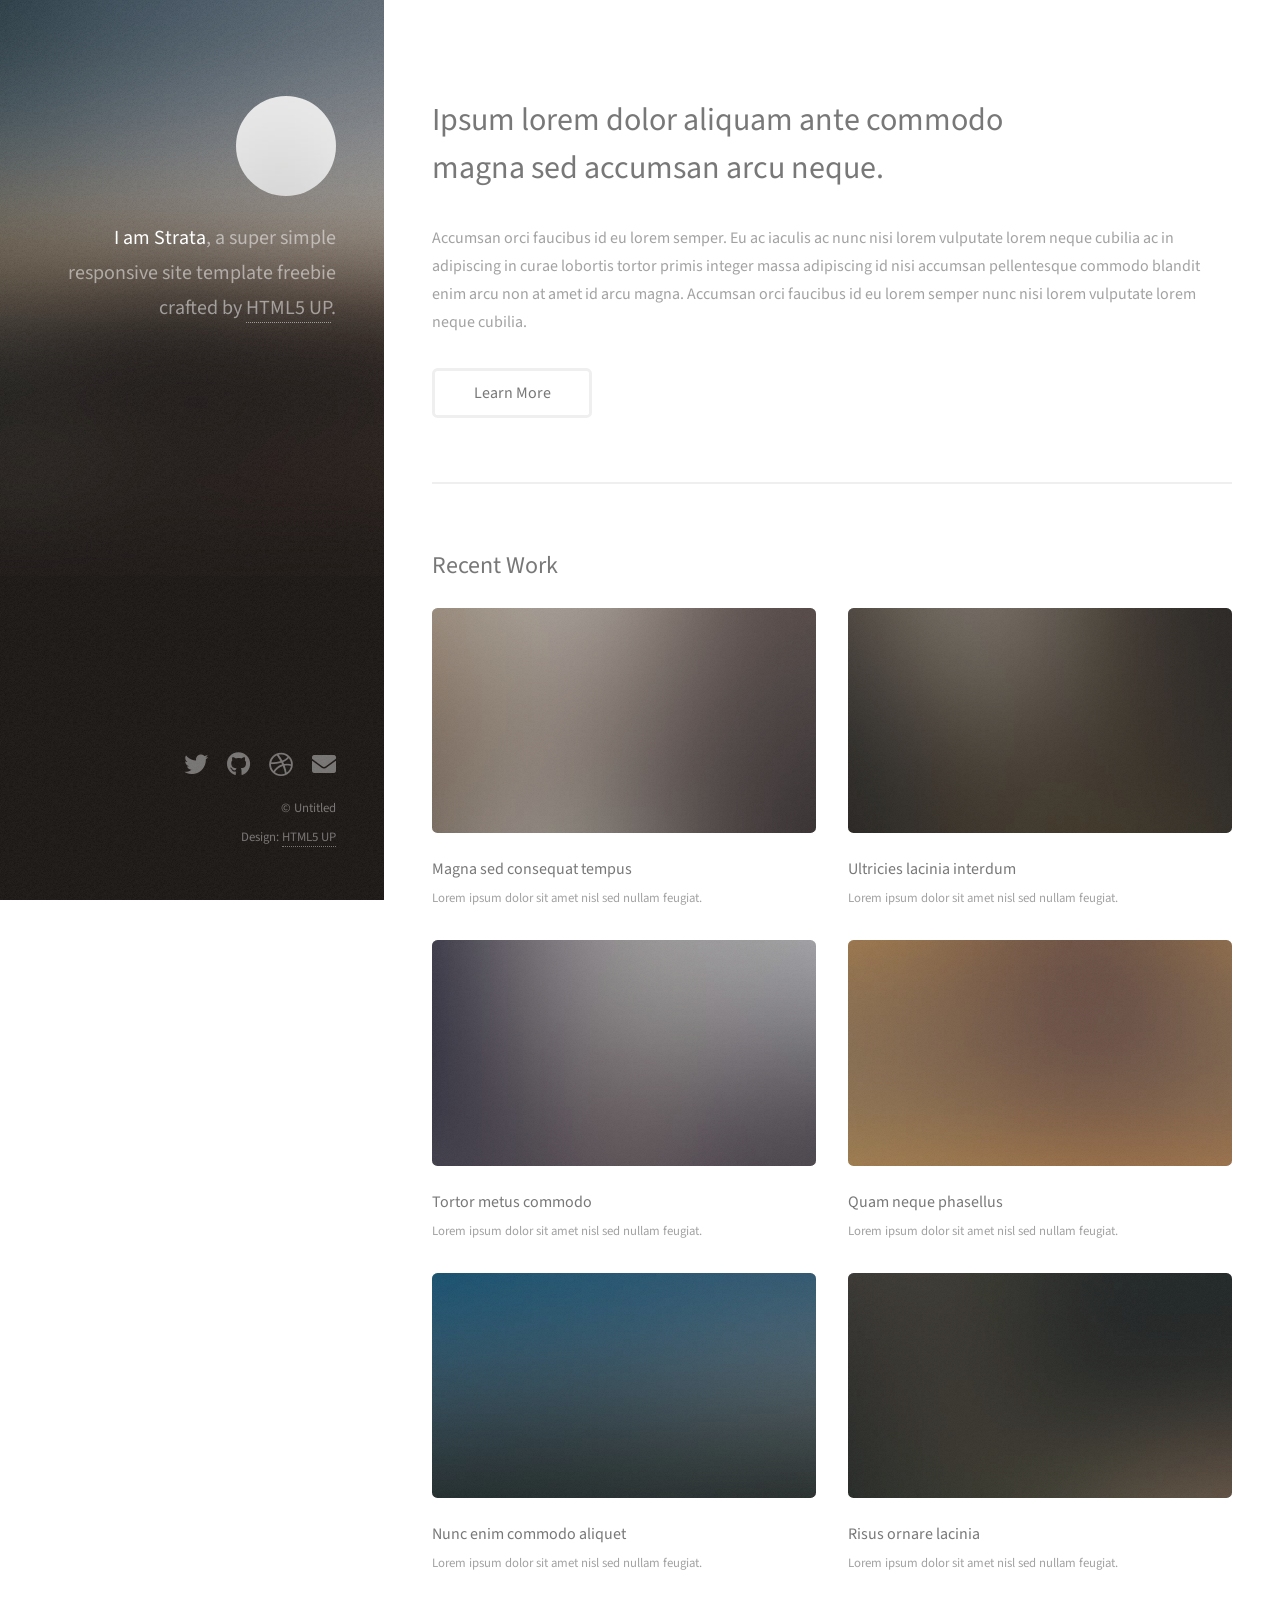
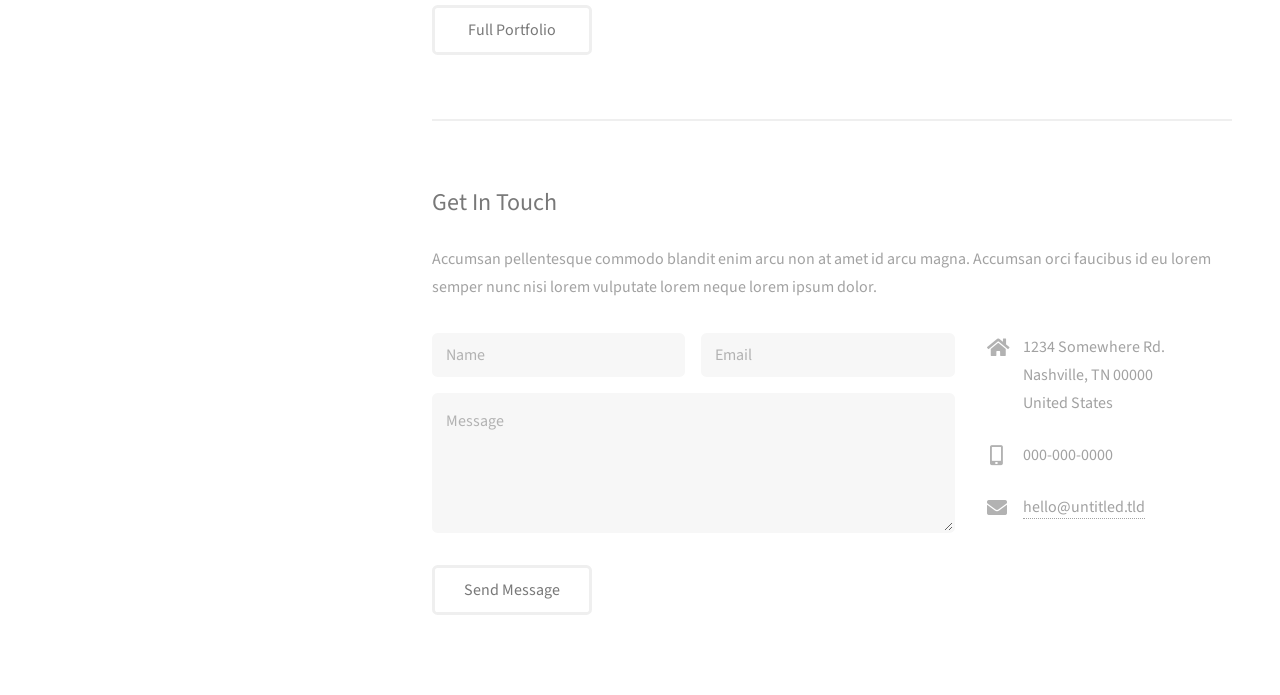
==== index.html @ 43942b24 "Exchange the path" ====
<!DOCTYPE HTML>
<!--
	Strata by HTML5 UP
	html5up.net | @ajlkn
	Free for personal and commercial use under the CCA 3.0 license (html5up.net/license)
-->
<html>
	<head>
		<title>Strata by HTML5 UP</title>
		<meta charset="utf-8" />
		<meta name="viewport" content="width=device-width, initial-scale=1, user-scalable=no" />
		<link rel="stylesheet" href="assets/css/main.css" />
	</head>
	<body class="is-preload">

		<!-- Header -->
			<header id="header">
				<div class="inner">
					<a href="#" class="image avatar"><img src="images/avatar.jpg" alt="" /></a>
					<h1><strong>I am Strata</strong>, a super simple<br />
					responsive site template freebie<br />
					crafted by <a href="http://html5up.net">HTML5 UP</a>.</h1>
				</div>
			</header>

		<!-- Main -->
			<div id="main">

				<!-- One -->
					<section id="one">
						<header class="major">
							<h2>Ipsum lorem dolor aliquam ante commodo<br />
							magna sed accumsan arcu neque.</h2>
						</header>
						<p>Accumsan orci faucibus id eu lorem semper. Eu ac iaculis ac nunc nisi lorem vulputate lorem neque cubilia ac in adipiscing in curae lobortis tortor primis integer massa adipiscing id nisi accumsan pellentesque commodo blandit enim arcu non at amet id arcu magna. Accumsan orci faucibus id eu lorem semper nunc nisi lorem vulputate lorem neque cubilia.</p>
						<ul class="actions">
							<li><a href="#" class="button">Learn More</a></li>
						</ul>
					</section>

				<!-- Two -->
					<section id="two">
						<h2>Recent Work</h2>
						<div class="row">
							<article class="col-6 col-12-xsmall work-item">
								<a href="images/fulls/01.jpg" class="image fit thumb"><img src="images/thumbs/01.jpg" alt="" /></a>
								<h3>Magna sed consequat tempus</h3>
								<p>Lorem ipsum dolor sit amet nisl sed nullam feugiat.</p>
							</article>
							<article class="col-6 col-12-xsmall work-item">
								<a href="images/fulls/02.jpg" class="image fit thumb"><img src="images/thumbs/02.jpg" alt="" /></a>
								<h3>Ultricies lacinia interdum</h3>
								<p>Lorem ipsum dolor sit amet nisl sed nullam feugiat.</p>
							</article>
							<article class="col-6 col-12-xsmall work-item">
								<a href="images/fulls/03.jpg" class="image fit thumb"><img src="images/thumbs/03.jpg" alt="" /></a>
								<h3>Tortor metus commodo</h3>
								<p>Lorem ipsum dolor sit amet nisl sed nullam feugiat.</p>
							</article>
							<article class="col-6 col-12-xsmall work-item">
								<a href="images/fulls/04.jpg" class="image fit thumb"><img src="images/thumbs/04.jpg" alt="" /></a>
								<h3>Quam neque phasellus</h3>
								<p>Lorem ipsum dolor sit amet nisl sed nullam feugiat.</p>
							</article>
							<article class="col-6 col-12-xsmall work-item">
								<a href="images/fulls/05.jpg" class="image fit thumb"><img src="images/thumbs/05.jpg" alt="" /></a>
								<h3>Nunc enim commodo aliquet</h3>
								<p>Lorem ipsum dolor sit amet nisl sed nullam feugiat.</p>
							</article>
							<article class="col-6 col-12-xsmall work-item">
								<a href="images/fulls/06.jpg" class="image fit thumb"><img src="images/thumbs/06.jpg" alt="" /></a>
								<h3>Risus ornare lacinia</h3>
								<p>Lorem ipsum dolor sit amet nisl sed nullam feugiat.</p>
							</article>
						</div>
						<ul class="actions">
							<li><a href="#" class="button">Full Portfolio</a></li>
						</ul>
					</section>

				<!-- Three -->
					<section id="three">
						<h2>Get In Touch</h2>
						<p>Accumsan pellentesque commodo blandit enim arcu non at amet id arcu magna. Accumsan orci faucibus id eu lorem semper nunc nisi lorem vulputate lorem neque lorem ipsum dolor.</p>
						<div class="row">
							<div class="col-8 col-12-small">
								<form method="post" action="#">
									<div class="row gtr-uniform gtr-50">
										<div class="col-6 col-12-xsmall"><input type="text" name="name" id="name" placeholder="Name" /></div>
										<div class="col-6 col-12-xsmall"><input type="email" name="email" id="email" placeholder="Email" /></div>
										<div class="col-12"><textarea name="message" id="message" placeholder="Message" rows="4"></textarea></div>
									</div>
								</form>
								<ul class="actions">
									<li><input type="submit" value="Send Message" /></li>
								</ul>
							</div>
							<div class="col-4 col-12-small">
								<ul class="labeled-icons">
									<li>
										<h3 class="icon solid fa-home"><span class="label">Address</span></h3>
										1234 Somewhere Rd.<br />
										Nashville, TN 00000<br />
										United States
									</li>
									<li>
										<h3 class="icon solid fa-mobile-alt"><span class="label">Phone</span></h3>
										000-000-0000
									</li>
									<li>
										<h3 class="icon solid fa-envelope"><span class="label">Email</span></h3>
										<a href="#">hello@untitled.tld</a>
									</li>
								</ul>
							</div>
						</div>
					</section>

				<!-- Four -->
				<!--
					<section id="four">
						<h2>Elements</h2>

						<section>
							<h4>Text</h4>
							<p>This is <b>bold</b> and this is <strong>strong</strong>. This is <i>italic</i> and this is <em>emphasized</em>.
							This is <sup>superscript</sup> text and this is <sub>subscript</sub> text.
							This is <u>underlined</u> and this is code: <code>for (;;) { ... }</code>. Finally, <a href="#">this is a link</a>.</p>
							<hr />
							<header>
								<h4>Heading with a Subtitle</h4>
								<p>Lorem ipsum dolor sit amet nullam id egestas urna aliquam</p>
							</header>
							<p>Nunc lacinia ante nunc ac lobortis. Interdum adipiscing gravida odio porttitor sem non mi integer non faucibus ornare mi ut ante amet placerat aliquet. Volutpat eu sed ante lacinia sapien lorem accumsan varius montes viverra nibh in adipiscing blandit tempus accumsan.</p>
							<header>
								<h5>Heading with a Subtitle</h5>
								<p>Lorem ipsum dolor sit amet nullam id egestas urna aliquam</p>
							</header>
							<p>Nunc lacinia ante nunc ac lobortis. Interdum adipiscing gravida odio porttitor sem non mi integer non faucibus ornare mi ut ante amet placerat aliquet. Volutpat eu sed ante lacinia sapien lorem accumsan varius montes viverra nibh in adipiscing blandit tempus accumsan.</p>
							<hr />
							<h2>Heading Level 2</h2>
							<h3>Heading Level 3</h3>
							<h4>Heading Level 4</h4>
							<h5>Heading Level 5</h5>
							<h6>Heading Level 6</h6>
							<hr />
							<h5>Blockquote</h5>
							<blockquote>Fringilla nisl. Donec accumsan interdum nisi, quis tincidunt felis sagittis eget tempus euismod. Vestibulum ante ipsum primis in faucibus vestibulum. Blandit adipiscing eu felis iaculis volutpat ac adipiscing accumsan faucibus. Vestibulum ante ipsum primis in faucibus lorem ipsum dolor sit amet nullam adipiscing eu felis.</blockquote>
							<h5>Preformatted</h5>
							<pre><code>i = 0;

while (!deck.isInOrder()) {
print 'Iteration ' + i;
deck.shuffle();
i++;
}

print 'It took ' + i + ' iterations to sort the deck.';</code></pre>
						</section>

						<section>
							<h4>Lists</h4>
							<div class="row">
								<div class="col-6 col-12-xsmall">
									<h5>Unordered</h5>
									<ul>
										<li>Dolor pulvinar etiam magna etiam.</li>
										<li>Sagittis adipiscing lorem eleifend.</li>
										<li>Felis enim feugiat dolore viverra.</li>
									</ul>
									<h5>Alternate</h5>
									<ul class="alt">
										<li>Dolor pulvinar etiam magna etiam.</li>
										<li>Sagittis adipiscing lorem eleifend.</li>
										<li>Felis enim feugiat dolore viverra.</li>
									</ul>
								</div>
								<div class="col-6 col-12-xsmall">
									<h5>Ordered</h5>
									<ol>
										<li>Dolor pulvinar etiam magna etiam.</li>
										<li>Etiam vel felis at lorem sed viverra.</li>
										<li>Felis enim feugiat dolore viverra.</li>
										<li>Dolor pulvinar etiam magna etiam.</li>
										<li>Etiam vel felis at lorem sed viverra.</li>
										<li>Felis enim feugiat dolore viverra.</li>
									</ol>
									<h5>Icons</h5>
									<ul class="icons">
										<li><a href="#" class="icon brands fa-twitter"><span class="label">Twitter</span></a></li>
										<li><a href="#" class="icon brands fa-facebook-f"><span class="label">Facebook</span></a></li>
										<li><a href="#" class="icon brands fa-instagram"><span class="label">Instagram</span></a></li>
										<li><a href="#" class="icon brands fa-github"><span class="label">Github</span></a></li>
										<li><a href="#" class="icon brands fa-dribbble"><span class="label">Dribbble</span></a></li>
										<li><a href="#" class="icon brands fa-tumblr"><span class="label">Tumblr</span></a></li>
									</ul>
								</div>
							</div>
							<h5>Actions</h5>
							<ul class="actions">
								<li><a href="#" class="button primary">Default</a></li>
								<li><a href="#" class="button">Default</a></li>
							</ul>
							<ul class="actions small">
								<li><a href="#" class="button primary small">Small</a></li>
								<li><a href="#" class="button small">Small</a></li>
							</ul>
							<div class="row">
								<div class="col-6 col-12-small">
									<ul class="actions stacked">
										<li><a href="#" class="button primary">Default</a></li>
										<li><a href="#" class="button">Default</a></li>
									</ul>
								</div>
								<div class="col-6 col-12-small">
									<ul class="actions stacked">
										<li><a href="#" class="button primary small">Small</a></li>
										<li><a href="#" class="button small">Small</a></li>
									</ul>
								</div>
								<div class="col-6 col-12-small">
									<ul class="actions stacked">
										<li><a href="#" class="button primary fit">Default</a></li>
										<li><a href="#" class="button fit">Default</a></li>
									</ul>
								</div>
								<div class="col-6 col-12-small">
									<ul class="actions stacked">
										<li><a href="#" class="button primary small fit">Small</a></li>
										<li><a href="#" class="button small fit">Small</a></li>
									</ul>
								</div>
							</div>
						</section>

						<section>
							<h4>Table</h4>
							<h5>Default</h5>
							<div class="table-wrapper">
								<table>
									<thead>
										<tr>
											<th>Name</th>
											<th>Description</th>
											<th>Price</th>
										</tr>
									</thead>
									<tbody>
										<tr>
											<td>Item One</td>
											<td>Ante turpis integer aliquet porttitor.</td>
											<td>29.99</td>
										</tr>
										<tr>
											<td>Item Two</td>
											<td>Vis ac commodo adipiscing arcu aliquet.</td>
											<td>19.99</td>
										</tr>
										<tr>
											<td>Item Three</td>
											<td> Morbi faucibus arcu accumsan lorem.</td>
											<td>29.99</td>
										</tr>
										<tr>
											<td>Item Four</td>
											<td>Vitae integer tempus condimentum.</td>
											<td>19.99</td>
										</tr>
										<tr>
											<td>Item Five</td>
											<td>Ante turpis integer aliquet porttitor.</td>
											<td>29.99</td>
										</tr>
									</tbody>
									<tfoot>
										<tr>
											<td colspan="2"></td>
											<td>100.00</td>
										</tr>
									</tfoot>
								</table>
							</div>

							<h5>Alternate</h5>
							<div class="table-wrapper">
								<table class="alt">
									<thead>
										<tr>
											<th>Name</th>
											<th>Description</th>
											<th>Price</th>
										</tr>
									</thead>
									<tbody>
										<tr>
											<td>Item One</td>
											<td>Ante turpis integer aliquet porttitor.</td>
											<td>29.99</td>
										</tr>
										<tr>
											<td>Item Two</td>
											<td>Vis ac commodo adipiscing arcu aliquet.</td>
											<td>19.99</td>
										</tr>
										<tr>
											<td>Item Three</td>
											<td> Morbi faucibus arcu accumsan lorem.</td>
											<td>29.99</td>
										</tr>
										<tr>
											<td>Item Four</td>
											<td>Vitae integer tempus condimentum.</td>
											<td>19.99</td>
										</tr>
										<tr>
											<td>Item Five</td>
											<td>Ante turpis integer aliquet porttitor.</td>
											<td>29.99</td>
										</tr>
									</tbody>
									<tfoot>
										<tr>
											<td colspan="2"></td>
											<td>100.00</td>
										</tr>
									</tfoot>
								</table>
							</div>
						</section>

						<section>
							<h4>Buttons</h4>
							<ul class="actions">
								<li><a href="#" class="button primary">Primary</a></li>
								<li><a href="#" class="button">Default</a></li>
							</ul>
							<ul class="actions">
								<li><a href="#" class="button large">Large</a></li>
								<li><a href="#" class="button">Default</a></li>
								<li><a href="#" class="button small">Small</a></li>
							</ul>
							<ul class="actions fit">
								<li><a href="#" class="button primary fit">Fit</a></li>
								<li><a href="#" class="button fit">Fit</a></li>
							</ul>
							<ul class="actions fit small">
								<li><a href="#" class="button primary fit small">Fit + Small</a></li>
								<li><a href="#" class="button fit small">Fit + Small</a></li>
							</ul>
							<ul class="actions">
								<li><a href="#" class="button primary icon solid fa-download">Icon</a></li>
								<li><a href="#" class="button icon solid fa-download">Icon</a></li>
							</ul>
							<ul class="actions">
								<li><span class="button primary disabled">Primary</span></li>
								<li><span class="button disabled">Default</span></li>
							</ul>
						</section>

						<section>
							<h4>Form</h4>
							<form method="post" action="#">
								<div class="row gtr-uniform gtr-50">
									<div class="col-6 col-12-xsmall">
										<input type="text" name="demo-name" id="demo-name" value="" placeholder="Name" />
									</div>
									<div class="col-6 col-12-xsmall">
										<input type="email" name="demo-email" id="demo-email" value="" placeholder="Email" />
									</div>
									<div class="col-12">
										<select name="demo-category" id="demo-category">
											<option value="">- Category -</option>
											<option value="1">Manufacturing</option>
											<option value="1">Shipping</option>
											<option value="1">Administration</option>
											<option value="1">Human Resources</option>
										</select>
									</div>
									<div class="col-4 col-12-small">
										<input type="radio" id="demo-priority-low" name="demo-priority" checked>
										<label for="demo-priority-low">Low Priority</label>
									</div>
									<div class="col-4 col-12-small">
										<input type="radio" id="demo-priority-normal" name="demo-priority">
										<label for="demo-priority-normal">Normal Priority</label>
									</div>
									<div class="col-4 col-12-small">
										<input type="radio" id="demo-priority-high" name="demo-priority">
										<label for="demo-priority-high">High Priority</label>
									</div>
									<div class="col-6 col-12-small">
										<input type="checkbox" id="demo-copy" name="demo-copy">
										<label for="demo-copy">Email me a copy of this message</label>
									</div>
									<div class="col-6 col-12-small">
										<input type="checkbox" id="demo-human" name="demo-human" checked>
										<label for="demo-human">I am a human and not a robot</label>
									</div>
									<div class="col-12">
										<textarea name="demo-message" id="demo-message" placeholder="Enter your message" rows="6"></textarea>
									</div>
									<div class="col-12">
										<ul class="actions">
											<li><input type="submit" value="Send Message" class="primary" /></li>
											<li><input type="reset" value="Reset" /></li>
										</ul>
									</div>
								</div>
							</form>
						</section>

						<section>
							<h4>Image</h4>
							<h5>Fit</h5>
							<div class="box alt">
								<div class="row gtr-50 gtr-uniform">
									<div class="col-12"><span class="image fit"><img src="images/fulls/05.jpg" alt="" /></span></div>
									<div class="col-4"><span class="image fit"><img src="images/thumbs/01.jpg" alt="" /></span></div>
									<div class="col-4"><span class="image fit"><img src="images/thumbs/02.jpg" alt="" /></span></div>
									<div class="col-4"><span class="image fit"><img src="images/thumbs/03.jpg" alt="" /></span></div>
									<div class="col-4"><span class="image fit"><img src="images/thumbs/04.jpg" alt="" /></span></div>
									<div class="col-4"><span class="image fit"><img src="images/thumbs/05.jpg" alt="" /></span></div>
									<div class="col-4"><span class="image fit"><img src="images/thumbs/06.jpg" alt="" /></span></div>
									<div class="col-4"><span class="image fit"><img src="images/thumbs/03.jpg" alt="" /></span></div>
									<div class="col-4"><span class="image fit"><img src="images/thumbs/02.jpg" alt="" /></span></div>
									<div class="col-4"><span class="image fit"><img src="images/thumbs/01.jpg" alt="" /></span></div>
								</div>
							</div>
							<h5>Left &amp; Right</h5>
							<p><span class="image left"><img src="images/avatar.jpg" alt="" /></span>Fringilla nisl. Donec accumsan interdum nisi, quis tincidunt felis sagittis eget. tempus euismod. Vestibulum ante ipsum primis in faucibus vestibulum. Blandit adipiscing eu felis iaculis volutpat ac adipiscing accumsan eu faucibus. Integer ac pellentesque praesent tincidunt felis sagittis eget. tempus euismod. Vestibulum ante ipsum primis in faucibus vestibulum. Blandit adipiscing eu felis iaculis volutpat ac adipiscing accumsan eu faucibus. Integer ac pellentesque praesent. Donec accumsan interdum nisi, quis tincidunt felis sagittis eget. tempus euismod. Vestibulum ante ipsum primis in faucibus vestibulum. Blandit adipiscing eu felis iaculis volutpat ac adipiscing accumsan eu faucibus. Integer ac pellentesque praesent tincidunt felis sagittis eget. tempus euismod. Vestibulum ante ipsum primis in faucibus vestibulum. Blandit adipiscing eu felis iaculis volutpat ac adipiscing accumsan eu faucibus. Integer ac pellentesque praesent.</p>
							<p><span class="image right"><img src="images/avatar.jpg" alt="" /></span>Fringilla nisl. Donec accumsan interdum nisi, quis tincidunt felis sagittis eget. tempus euismod. Vestibulum ante ipsum primis in faucibus vestibulum. Blandit adipiscing eu felis iaculis volutpat ac adipiscing accumsan eu faucibus. Integer ac pellentesque praesent tincidunt felis sagittis eget. tempus euismod. Vestibulum ante ipsum primis in faucibus vestibulum. Blandit adipiscing eu felis iaculis volutpat ac adipiscing accumsan eu faucibus. Integer ac pellentesque praesent. Donec accumsan interdum nisi, quis tincidunt felis sagittis eget. tempus euismod. Vestibulum ante ipsum primis in faucibus vestibulum. Blandit adipiscing eu felis iaculis volutpat ac adipiscing accumsan eu faucibus. Integer ac pellentesque praesent tincidunt felis sagittis eget. tempus euismod. Vestibulum ante ipsum primis in faucibus vestibulum. Blandit adipiscing eu felis iaculis volutpat ac adipiscing accumsan eu faucibus. Integer ac pellentesque praesent.</p>
						</section>

					</section>
				-->

			</div>

		<!-- Footer -->
			<footer id="footer">
				<div class="inner">
					<ul class="icons">
						<li><a href="#" class="icon brands fa-twitter"><span class="label">Twitter</span></a></li>
						<li><a href="#" class="icon brands fa-github"><span class="label">Github</span></a></li>
						<li><a href="#" class="icon brands fa-dribbble"><span class="label">Dribbble</span></a></li>
						<li><a href="#" class="icon solid fa-envelope"><span class="label">Email</span></a></li>
					</ul>
					<ul class="copyright">
						<li>&copy; Untitled</li><li>Design: <a href="http://html5up.net">HTML5 UP</a></li>
					</ul>
				</div>
			</footer>

		<!-- Scripts -->
			<script src="assets/js/jquery.min.js"></script>
			<script src="assets/js/jquery.poptrox.min.js"></script>
			<script src="assets/js/browser.min.js"></script>
			<script src="assets/js/breakpoints.min.js"></script>
			<script src="assets/js/util.js"></script>
			<script src="assets/js/main.js"></script>

	</body>
</html>
---- assets/css/main.css ----
@import url("fontawesome-all.min.css");
@import url("https://fonts.googleapis.com/css?family=Source+Sans+Pro:400,400italic");

/*
	Strata by HTML5 UP
	html5up.net | @ajlkn
	Free for personal and commercial use under the CCA 3.0 license (html5up.net/license)
*/

html, body, div, span, applet, object,
iframe, h1, h2, h3, h4, h5, h6, p, blockquote,
pre, a, abbr, acronym, address, big, cite,
code, del, dfn, em, img, ins, kbd, q, s, samp,
small, strike, strong, sub, sup, tt, var, b,
u, i, center, dl, dt, dd, ol, ul, li, fieldset,
form, label, legend, table, caption, tbody,
tfoot, thead, tr, th, td, article, aside,
canvas, details, embed, figure, figcaption,
footer, header, hgroup, menu, nav, output, ruby,
section, summary, time, mark, audio, video {
	margin: 0;
	padding: 0;
	border: 0;
	font-size: 100%;
	font: inherit;
	vertical-align: baseline;}

article, aside, details, figcaption, figure,
footer, header, hgroup, menu, nav, section {
	display: block;}

body {
	line-height: 1;
}

ol, ul {
	list-style: none;
}

blockquote, q {
	quotes: none;
}

	blockquote:before, blockquote:after, q:before, q:after {
		content: '';
		content: none;
	}

table {
	border-collapse: collapse;
	border-spacing: 0;
}

body {
	-webkit-text-size-adjust: none;
}

mark {
	background-color: transparent;
	color: inherit;
}

input::-moz-focus-inner {
	border: 0;
	padding: 0;
}

input, select, textarea {
	-moz-appearance: none;
	-webkit-appearance: none;
	-ms-appearance: none;
	appearance: none;
}

/* Basic */

	html {
		box-sizing: border-box;
	}

	*, *:before, *:after {
		box-sizing: inherit;
	}

	body {
		background: #fff;
	}

		body.is-preload *, body.is-preload *:before, body.is-preload *:after {
			-moz-animation: none !important;
			-webkit-animation: none !important;
			-ms-animation: none !important;
			animation: none !important;
			-moz-transition: none !important;
			-webkit-transition: none !important;
			-ms-transition: none !important;
			transition: none !important;
		}

	body, input, select, textarea {
		color: #a2a2a2;
		font-family: "Source Sans Pro", Helvetica, sans-serif;
		font-size: 16pt;
		font-weight: 400;
		line-height: 1.75em;
	}

	a {
		-moz-transition: color 0.2s ease-in-out, border-color 0.2s ease-in-out;
		-webkit-transition: color 0.2s ease-in-out, border-color 0.2s ease-in-out;
		-ms-transition: color 0.2s ease-in-out, border-color 0.2s ease-in-out;
		transition: color 0.2s ease-in-out, border-color 0.2s ease-in-out;
		border-bottom: dotted 1px;
		color: #49bf9d;
		text-decoration: none;
	}

		a:hover {
			border-bottom-color: transparent;
			color: #49bf9d !important;
			text-decoration: none;
		}

	strong, b {
		color: #787878;
		font-weight: 400;
	}

	em, i {
		font-style: italic;
	}

	p {
		margin: 0 0 2em 0;
	}

	h1, h2, h3, h4, h5, h6 {
		color: #787878;
		font-weight: 400;
		line-height: 1em;
		margin: 0 0 1em 0;
	}

		h1 a, h2 a, h3 a, h4 a, h5 a, h6 a {
			color: inherit;
			text-decoration: none;
		}

	h1 {
		font-size: 2em;
		line-height: 1.5em;
	}

	h2 {
		font-size: 1.5em;
		line-height: 1.5em;
	}

	h3 {
		font-size: 1.25em;
		line-height: 1.5em;
	}

	h4 {
		font-size: 1.1em;
		line-height: 1.5em;
	}

	h5 {
		font-size: 0.9em;
		line-height: 1.5em;
	}

	h6 {
		font-size: 0.7em;
		line-height: 1.5em;
	}

	sub {
		font-size: 0.8em;
		position: relative;
		top: 0.5em;
	}

	sup {
		font-size: 0.8em;
		position: relative;
		top: -0.5em;
	}

	hr {
		border: 0;
		border-bottom: solid 2px #efefef;
		margin: 2em 0;
	}

		hr.major {
			margin: 3em 0;
		}

	blockquote {
		border-left: solid 6px #efefef;
		font-style: italic;
		margin: 0 0 2em 0;
		padding: 0.5em 0 0.5em 1.5em;
	}

	code {
		background: #f7f7f7;
		border-radius: 0.35em;
		border: solid 2px #efefef;
		font-family: "Courier New", monospace;
		font-size: 0.9em;
		margin: 0 0.25em;
		padding: 0.25em 0.65em;
	}

	pre {
		-webkit-overflow-scrolling: touch;
		font-family: "Courier New", monospace;
		font-size: 0.9em;
		margin: 0 0 2em 0;
	}

		pre code {
			display: block;
			line-height: 1.75em;
			padding: 1em 1.5em;
			overflow-x: auto;
		}

	.align-left {
		text-align: left;
	}

	.align-center {
		text-align: center;
	}

	.align-right {
		text-align: right;
	}

/* Container */

	.container {
		margin: 0 auto;
		max-width: calc(100% - 4em);
		width: 100%;
	}

		.container.xsmall {
			width: 25%;
		}

		.container.small {
			width: 50%;
		}

		.container.medium {
			width: 75%;
		}

		.container.large {
			width: 125%;
		}

		.container.xlarge {
			width: 150%;
		}

		.container.max {
			width: 100%;
		}

		@media screen and (max-width: 980px) {

			.container {
				width: 100% !important;
				max-width: 100% !important;
			}

		}

		@media screen and (max-width: 480px) {

			.container {
				max-width: calc(100% - 3em);
			}

		}

/* Row */

	.row {
		display: flex;
		flex-wrap: wrap;
		box-sizing: border-box;
		align-items: stretch;
	}

		.row > * {
			box-sizing: border-box;
		}

		.row.gtr-uniform > * > :last-child {
			margin-bottom: 0;
		}

		.row.aln-left {
			justify-content: flex-start;
		}

		.row.aln-center {
			justify-content: center;
		}

		.row.aln-right {
			justify-content: flex-end;
		}

		.row.aln-top {
			align-items: flex-start;
		}

		.row.aln-middle {
			align-items: center;
		}

		.row.aln-bottom {
			align-items: flex-end;
		}

		.row > .imp {
			order: -1;
		}

		.row > .col-1 {
			width: 8.33333%;
		}

		.row > .off-1 {
			margin-left: 8.33333%;
		}

		.row > .col-2 {
			width: 16.66667%;
		}

		.row > .off-2 {
			margin-left: 16.66667%;
		}

		.row > .col-3 {
			width: 25%;
		}

		.row > .off-3 {
			margin-left: 25%;
		}

		.row > .col-4 {
			width: 33.33333%;
		}

		.row > .off-4 {
			margin-left: 33.33333%;
		}

		.row > .col-5 {
			width: 41.66667%;
		}

		.row > .off-5 {
			margin-left: 41.66667%;
		}

		.row > .col-6 {
			width: 50%;
		}

		.row > .off-6 {
			margin-left: 50%;
		}

		.row > .col-7 {
			width: 58.33333%;
		}

		.row > .off-7 {
			margin-left: 58.33333%;
		}

		.row > .col-8 {
			width: 66.66667%;
		}

		.row > .off-8 {
			margin-left: 66.66667%;
		}

		.row > .col-9 {
			width: 75%;
		}

		.row > .off-9 {
			margin-left: 75%;
		}

		.row > .col-10 {
			width: 83.33333%;
		}

		.row > .off-10 {
			margin-left: 83.33333%;
		}

		.row > .col-11 {
			width: 91.66667%;
		}

		.row > .off-11 {
			margin-left: 91.66667%;
		}

		.row > .col-12 {
			width: 100%;
		}

		.row > .off-12 {
			margin-left: 100%;
		}

		.row.gtr-0 {
			margin-top: 0;
			margin-left: 0em;
		}

			.row.gtr-0 > * {
				padding: 0 0 0 0em;
			}

			.row.gtr-0.gtr-uniform {
				margin-top: 0em;
			}

				.row.gtr-0.gtr-uniform > * {
					padding-top: 0em;
				}

		.row.gtr-25 {
			margin-top: 0;
			margin-left: -0.625em;
		}

			.row.gtr-25 > * {
				padding: 0 0 0 0.625em;
			}

			.row.gtr-25.gtr-uniform {
				margin-top: -0.625em;
			}

				.row.gtr-25.gtr-uniform > * {
					padding-top: 0.625em;
				}

		.row.gtr-50 {
			margin-top: 0;
			margin-left: -1.25em;
		}

			.row.gtr-50 > * {
				padding: 0 0 0 1.25em;
			}

			.row.gtr-50.gtr-uniform {
				margin-top: -1.25em;
			}

				.row.gtr-50.gtr-uniform > * {
					padding-top: 1.25em;
				}

		.row {
			margin-top: 0;
			margin-left: -2.5em;
		}

			.row > * {
				padding: 0 0 0 2.5em;
			}

			.row.gtr-uniform {
				margin-top: -2.5em;
			}

				.row.gtr-uniform > * {
					padding-top: 2.5em;
				}

		.row.gtr-150 {
			margin-top: 0;
			margin-left: -3.75em;
		}

			.row.gtr-150 > * {
				padding: 0 0 0 3.75em;
			}

			.row.gtr-150.gtr-uniform {
				margin-top: -3.75em;
			}

				.row.gtr-150.gtr-uniform > * {
					padding-top: 3.75em;
				}

		.row.gtr-200 {
			margin-top: 0;
			margin-left: -5em;
		}

			.row.gtr-200 > * {
				padding: 0 0 0 5em;
			}

			.row.gtr-200.gtr-uniform {
				margin-top: -5em;
			}

				.row.gtr-200.gtr-uniform > * {
					padding-top: 5em;
				}

		@media screen and (max-width: 1800px) {

			.row {
				display: flex;
				flex-wrap: wrap;
				box-sizing: border-box;
				align-items: stretch;
			}

				.row > * {
					box-sizing: border-box;
				}

				.row.gtr-uniform > * > :last-child {
					margin-bottom: 0;
				}

				.row.aln-left {
					justify-content: flex-start;
				}

				.row.aln-center {
					justify-content: center;
				}

				.row.aln-right {
					justify-content: flex-end;
				}

				.row.aln-top {
					align-items: flex-start;
				}

				.row.aln-middle {
					align-items: center;
				}

				.row.aln-bottom {
					align-items: flex-end;
				}

				.row > .imp-xlarge {
					order: -1;
				}

				.row > .col-1-xlarge {
					width: 8.33333%;
				}

				.row > .off-1-xlarge {
					margin-left: 8.33333%;
				}

				.row > .col-2-xlarge {
					width: 16.66667%;
				}

				.row > .off-2-xlarge {
					margin-left: 16.66667%;
				}

				.row > .col-3-xlarge {
					width: 25%;
				}

				.row > .off-3-xlarge {
					margin-left: 25%;
				}

				.row > .col-4-xlarge {
					width: 33.33333%;
				}

				.row > .off-4-xlarge {
					margin-left: 33.33333%;
				}

				.row > .col-5-xlarge {
					width: 41.66667%;
				}

				.row > .off-5-xlarge {
					margin-left: 41.66667%;
				}

				.row > .col-6-xlarge {
					width: 50%;
				}

				.row > .off-6-xlarge {
					margin-left: 50%;
				}

				.row > .col-7-xlarge {
					width: 58.33333%;
				}

				.row > .off-7-xlarge {
					margin-left: 58.33333%;
				}

				.row > .col-8-xlarge {
					width: 66.66667%;
				}

				.row > .off-8-xlarge {
					margin-left: 66.66667%;
				}

				.row > .col-9-xlarge {
					width: 75%;
				}

				.row > .off-9-xlarge {
					margin-left: 75%;
				}

				.row > .col-10-xlarge {
					width: 83.33333%;
				}

				.row > .off-10-xlarge {
					margin-left: 83.33333%;
				}

				.row > .col-11-xlarge {
					width: 91.66667%;
				}

				.row > .off-11-xlarge {
					margin-left: 91.66667%;
				}

				.row > .col-12-xlarge {
					width: 100%;
				}

				.row > .off-12-xlarge {
					margin-left: 100%;
				}

				.row.gtr-0 {
					margin-top: 0;
					margin-left: 0em;
				}

					.row.gtr-0 > * {
						padding: 0 0 0 0em;
					}

					.row.gtr-0.gtr-uniform {
						margin-top: 0em;
					}

						.row.gtr-0.gtr-uniform > * {
							padding-top: 0em;
						}

				.row.gtr-25 {
					margin-top: 0;
					margin-left: -0.625em;
				}

					.row.gtr-25 > * {
						padding: 0 0 0 0.625em;
					}

					.row.gtr-25.gtr-uniform {
						margin-top: -0.625em;
					}

						.row.gtr-25.gtr-uniform > * {
							padding-top: 0.625em;
						}

				.row.gtr-50 {
					margin-top: 0;
					margin-left: -1.25em;
				}

					.row.gtr-50 > * {
						padding: 0 0 0 1.25em;
					}

					.row.gtr-50.gtr-uniform {
						margin-top: -1.25em;
					}

						.row.gtr-50.gtr-uniform > * {
							padding-top: 1.25em;
						}

				.row {
					margin-top: 0;
					margin-left: -2.5em;
				}

					.row > * {
						padding: 0 0 0 2.5em;
					}

					.row.gtr-uniform {
						margin-top: -2.5em;
					}

						.row.gtr-uniform > * {
							padding-top: 2.5em;
						}

				.row.gtr-150 {
					margin-top: 0;
					margin-left: -3.75em;
				}

					.row.gtr-150 > * {
						padding: 0 0 0 3.75em;
					}

					.row.gtr-150.gtr-uniform {
						margin-top: -3.75em;
					}

						.row.gtr-150.gtr-uniform > * {
							padding-top: 3.75em;
						}

				.row.gtr-200 {
					margin-top: 0;
					margin-left: -5em;
				}

					.row.gtr-200 > * {
						padding: 0 0 0 5em;
					}

					.row.gtr-200.gtr-uniform {
						margin-top: -5em;
					}

						.row.gtr-200.gtr-uniform > * {
							padding-top: 5em;
						}

		}

		@media screen and (max-width: 1280px) {

			.row {
				display: flex;
				flex-wrap: wrap;
				box-sizing: border-box;
				align-items: stretch;
			}

				.row > * {
					box-sizing: border-box;
				}

				.row.gtr-uniform > * > :last-child {
					margin-bottom: 0;
				}

				.row.aln-left {
					justify-content: flex-start;
				}

				.row.aln-center {
					justify-content: center;
				}

				.row.aln-right {
					justify-content: flex-end;
				}

				.row.aln-top {
					align-items: flex-start;
				}

				.row.aln-middle {
					align-items: center;
				}

				.row.aln-bottom {
					align-items: flex-end;
				}

				.row > .imp-large {
					order: -1;
				}

				.row > .col-1-large {
					width: 8.33333%;
				}

				.row > .off-1-large {
					margin-left: 8.33333%;
				}

				.row > .col-2-large {
					width: 16.66667%;
				}

				.row > .off-2-large {
					margin-left: 16.66667%;
				}

				.row > .col-3-large {
					width: 25%;
				}

				.row > .off-3-large {
					margin-left: 25%;
				}

				.row > .col-4-large {
					width: 33.33333%;
				}

				.row > .off-4-large {
					margin-left: 33.33333%;
				}

				.row > .col-5-large {
					width: 41.66667%;
				}

				.row > .off-5-large {
					margin-left: 41.66667%;
				}

				.row > .col-6-large {
					width: 50%;
				}

				.row > .off-6-large {
					margin-left: 50%;
				}

				.row > .col-7-large {
					width: 58.33333%;
				}

				.row > .off-7-large {
					margin-left: 58.33333%;
				}

				.row > .col-8-large {
					width: 66.66667%;
				}

				.row > .off-8-large {
					margin-left: 66.66667%;
				}

				.row > .col-9-large {
					width: 75%;
				}

				.row > .off-9-large {
					margin-left: 75%;
				}

				.row > .col-10-large {
					width: 83.33333%;
				}

				.row > .off-10-large {
					margin-left: 83.33333%;
				}

				.row > .col-11-large {
					width: 91.66667%;
				}

				.row > .off-11-large {
					margin-left: 91.66667%;
				}

				.row > .col-12-large {
					width: 100%;
				}

				.row > .off-12-large {
					margin-left: 100%;
				}

				.row.gtr-0 {
					margin-top: 0;
					margin-left: 0em;
				}

					.row.gtr-0 > * {
						padding: 0 0 0 0em;
					}

					.row.gtr-0.gtr-uniform {
						margin-top: 0em;
					}

						.row.gtr-0.gtr-uniform > * {
							padding-top: 0em;
						}

				.row.gtr-25 {
					margin-top: 0;
					margin-left: -0.5em;
				}

					.row.gtr-25 > * {
						padding: 0 0 0 0.5em;
					}

					.row.gtr-25.gtr-uniform {
						margin-top: -0.5em;
					}

						.row.gtr-25.gtr-uniform > * {
							padding-top: 0.5em;
						}

				.row.gtr-50 {
					margin-top: 0;
					margin-left: -1em;
				}

					.row.gtr-50 > * {
						padding: 0 0 0 1em;
					}

					.row.gtr-50.gtr-uniform {
						margin-top: -1em;
					}

						.row.gtr-50.gtr-uniform > * {
							padding-top: 1em;
						}

				.row {
					margin-top: 0;
					margin-left: -2em;
				}

					.row > * {
						padding: 0 0 0 2em;
					}

					.row.gtr-uniform {
						margin-top: -2em;
					}

						.row.gtr-uniform > * {
							padding-top: 2em;
						}

				.row.gtr-150 {
					margin-top: 0;
					margin-left: -3em;
				}

					.row.gtr-150 > * {
						padding: 0 0 0 3em;
					}

					.row.gtr-150.gtr-uniform {
						margin-top: -3em;
					}

						.row.gtr-150.gtr-uniform > * {
							padding-top: 3em;
						}

				.row.gtr-200 {
					margin-top: 0;
					margin-left: -4em;
				}

					.row.gtr-200 > * {
						padding: 0 0 0 4em;
					}

					.row.gtr-200.gtr-uniform {
						margin-top: -4em;
					}

						.row.gtr-200.gtr-uniform > * {
							padding-top: 4em;
						}

		}

		@media screen and (max-width: 980px) {

			.row {
				display: flex;
				flex-wrap: wrap;
				box-sizing: border-box;
				align-items: stretch;
			}

				.row > * {
					box-sizing: border-box;
				}

				.row.gtr-uniform > * > :last-child {
					margin-bottom: 0;
				}

				.row.aln-left {
					justify-content: flex-start;
				}

				.row.aln-center {
					justify-content: center;
				}

				.row.aln-right {
					justify-content: flex-end;
				}

				.row.aln-top {
					align-items: flex-start;
				}

				.row.aln-middle {
					align-items: center;
				}

				.row.aln-bottom {
					align-items: flex-end;
				}

				.row > .imp-medium {
					order: -1;
				}

				.row > .col-1-medium {
					width: 8.33333%;
				}

				.row > .off-1-medium {
					margin-left: 8.33333%;
				}

				.row > .col-2-medium {
					width: 16.66667%;
				}

				.row > .off-2-medium {
					margin-left: 16.66667%;
				}

				.row > .col-3-medium {
					width: 25%;
				}

				.row > .off-3-medium {
					margin-left: 25%;
				}

				.row > .col-4-medium {
					width: 33.33333%;
				}

				.row > .off-4-medium {
					margin-left: 33.33333%;
				}

				.row > .col-5-medium {
					width: 41.66667%;
				}

				.row > .off-5-medium {
					margin-left: 41.66667%;
				}

				.row > .col-6-medium {
					width: 50%;
				}

				.row > .off-6-medium {
					margin-left: 50%;
				}

				.row > .col-7-medium {
					width: 58.33333%;
				}

				.row > .off-7-medium {
					margin-left: 58.33333%;
				}

				.row > .col-8-medium {
					width: 66.66667%;
				}

				.row > .off-8-medium {
					margin-left: 66.66667%;
				}

				.row > .col-9-medium {
					width: 75%;
				}

				.row > .off-9-medium {
					margin-left: 75%;
				}

				.row > .col-10-medium {
					width: 83.33333%;
				}

				.row > .off-10-medium {
					margin-left: 83.33333%;
				}

				.row > .col-11-medium {
					width: 91.66667%;
				}

				.row > .off-11-medium {
					margin-left: 91.66667%;
				}

				.row > .col-12-medium {
					width: 100%;
				}

				.row > .off-12-medium {
					margin-left: 100%;
				}

				.row.gtr-0 {
					margin-top: 0;
					margin-left: 0em;
				}

					.row.gtr-0 > * {
						padding: 0 0 0 0em;
					}

					.row.gtr-0.gtr-uniform {
						margin-top: 0em;
					}

						.row.gtr-0.gtr-uniform > * {
							padding-top: 0em;
						}

				.row.gtr-25 {
					margin-top: 0;
					margin-left: -0.5em;
				}

					.row.gtr-25 > * {
						padding: 0 0 0 0.5em;
					}

					.row.gtr-25.gtr-uniform {
						margin-top: -0.5em;
					}

						.row.gtr-25.gtr-uniform > * {
							padding-top: 0.5em;
						}

				.row.gtr-50 {
					margin-top: 0;
					margin-left: -1em;
				}

					.row.gtr-50 > * {
						padding: 0 0 0 1em;
					}

					.row.gtr-50.gtr-uniform {
						margin-top: -1em;
					}

						.row.gtr-50.gtr-uniform > * {
							padding-top: 1em;
						}

				.row {
					margin-top: 0;
					margin-left: -2em;
				}

					.row > * {
						padding: 0 0 0 2em;
					}

					.row.gtr-uniform {
						margin-top: -2em;
					}

						.row.gtr-uniform > * {
							padding-top: 2em;
						}

				.row.gtr-150 {
					margin-top: 0;
					margin-left: -3em;
				}

					.row.gtr-150 > * {
						padding: 0 0 0 3em;
					}

					.row.gtr-150.gtr-uniform {
						margin-top: -3em;
					}

						.row.gtr-150.gtr-uniform > * {
							padding-top: 3em;
						}

				.row.gtr-200 {
					margin-top: 0;
					margin-left: -4em;
				}

					.row.gtr-200 > * {
						padding: 0 0 0 4em;
					}

					.row.gtr-200.gtr-uniform {
						margin-top: -4em;
					}

						.row.gtr-200.gtr-uniform > * {
							padding-top: 4em;
						}

		}

		@media screen and (max-width: 736px) {

			.row {
				display: flex;
				flex-wrap: wrap;
				box-sizing: border-box;
				align-items: stretch;
			}

				.row > * {
					box-sizing: border-box;
				}

				.row.gtr-uniform > * > :last-child {
					margin-bottom: 0;
				}

				.row.aln-left {
					justify-content: flex-start;
				}

				.row.aln-center {
					justify-content: center;
				}

				.row.aln-right {
					justify-content: flex-end;
				}

				.row.aln-top {
					align-items: flex-start;
				}

				.row.aln-middle {
					align-items: center;
				}

				.row.aln-bottom {
					align-items: flex-end;
				}

				.row > .imp-small {
					order: -1;
				}

				.row > .col-1-small {
					width: 8.33333%;
				}

				.row > .off-1-small {
					margin-left: 8.33333%;
				}

				.row > .col-2-small {
					width: 16.66667%;
				}

				.row > .off-2-small {
					margin-left: 16.66667%;
				}

				.row > .col-3-small {
					width: 25%;
				}

				.row > .off-3-small {
					margin-left: 25%;
				}

				.row > .col-4-small {
					width: 33.33333%;
				}

				.row > .off-4-small {
					margin-left: 33.33333%;
				}

				.row > .col-5-small {
					width: 41.66667%;
				}

				.row > .off-5-small {
					margin-left: 41.66667%;
				}

				.row > .col-6-small {
					width: 50%;
				}

				.row > .off-6-small {
					margin-left: 50%;
				}

				.row > .col-7-small {
					width: 58.33333%;
				}

				.row > .off-7-small {
					margin-left: 58.33333%;
				}

				.row > .col-8-small {
					width: 66.66667%;
				}

				.row > .off-8-small {
					margin-left: 66.66667%;
				}

				.row > .col-9-small {
					width: 75%;
				}

				.row > .off-9-small {
					margin-left: 75%;
				}

				.row > .col-10-small {
					width: 83.33333%;
				}

				.row > .off-10-small {
					margin-left: 83.33333%;
				}

				.row > .col-11-small {
					width: 91.66667%;
				}

				.row > .off-11-small {
					margin-left: 91.66667%;
				}

				.row > .col-12-small {
					width: 100%;
				}

				.row > .off-12-small {
					margin-left: 100%;
				}

				.row.gtr-0 {
					margin-top: 0;
					margin-left: 0em;
				}

					.row.gtr-0 > * {
						padding: 0 0 0 0em;
					}

					.row.gtr-0.gtr-uniform {
						margin-top: 0em;
					}

						.row.gtr-0.gtr-uniform > * {
							padding-top: 0em;
						}

				.row.gtr-25 {
					margin-top: 0;
					margin-left: -0.375em;
				}

					.row.gtr-25 > * {
						padding: 0 0 0 0.375em;
					}

					.row.gtr-25.gtr-uniform {
						margin-top: -0.375em;
					}

						.row.gtr-25.gtr-uniform > * {
							padding-top: 0.375em;
						}

				.row.gtr-50 {
					margin-top: 0;
					margin-left: -0.75em;
				}

					.row.gtr-50 > * {
						padding: 0 0 0 0.75em;
					}

					.row.gtr-50.gtr-uniform {
						margin-top: -0.75em;
					}

						.row.gtr-50.gtr-uniform > * {
							padding-top: 0.75em;
						}

				.row {
					margin-top: 0;
					margin-left: -1.5em;
				}

					.row > * {
						padding: 0 0 0 1.5em;
					}

					.row.gtr-uniform {
						margin-top: -1.5em;
					}

						.row.gtr-uniform > * {
							padding-top: 1.5em;
						}

				.row.gtr-150 {
					margin-top: 0;
					margin-left: -2.25em;
				}

					.row.gtr-150 > * {
						padding: 0 0 0 2.25em;
					}

					.row.gtr-150.gtr-uniform {
						margin-top: -2.25em;
					}

						.row.gtr-150.gtr-uniform > * {
							padding-top: 2.25em;
						}

				.row.gtr-200 {
					margin-top: 0;
					margin-left: -3em;
				}

					.row.gtr-200 > * {
						padding: 0 0 0 3em;
					}

					.row.gtr-200.gtr-uniform {
						margin-top: -3em;
					}

						.row.gtr-200.gtr-uniform > * {
							padding-top: 3em;
						}

		}

		@media screen and (max-width: 480px) {

			.row {
				display: flex;
				flex-wrap: wrap;
				box-sizing: border-box;
				align-items: stretch;
			}

				.row > * {
					box-sizing: border-box;
				}

				.row.gtr-uniform > * > :last-child {
					margin-bottom: 0;
				}

				.row.aln-left {
					justify-content: flex-start;
				}

				.row.aln-center {
					justify-content: center;
				}

				.row.aln-right {
					justify-content: flex-end;
				}

				.row.aln-top {
					align-items: flex-start;
				}

				.row.aln-middle {
					align-items: center;
				}

				.row.aln-bottom {
					align-items: flex-end;
				}

				.row > .imp-xsmall {
					order: -1;
				}

				.row > .col-1-xsmall {
					width: 8.33333%;
				}

				.row > .off-1-xsmall {
					margin-left: 8.33333%;
				}

				.row > .col-2-xsmall {
					width: 16.66667%;
				}

				.row > .off-2-xsmall {
					margin-left: 16.66667%;
				}

				.row > .col-3-xsmall {
					width: 25%;
				}

				.row > .off-3-xsmall {
					margin-left: 25%;
				}

				.row > .col-4-xsmall {
					width: 33.33333%;
				}

				.row > .off-4-xsmall {
					margin-left: 33.33333%;
				}

				.row > .col-5-xsmall {
					width: 41.66667%;
				}

				.row > .off-5-xsmall {
					margin-left: 41.66667%;
				}

				.row > .col-6-xsmall {
					width: 50%;
				}

				.row > .off-6-xsmall {
					margin-left: 50%;
				}

				.row > .col-7-xsmall {
					width: 58.33333%;
				}

				.row > .off-7-xsmall {
					margin-left: 58.33333%;
				}

				.row > .col-8-xsmall {
					width: 66.66667%;
				}

				.row > .off-8-xsmall {
					margin-left: 66.66667%;
				}

				.row > .col-9-xsmall {
					width: 75%;
				}

				.row > .off-9-xsmall {
					margin-left: 75%;
				}

				.row > .col-10-xsmall {
					width: 83.33333%;
				}

				.row > .off-10-xsmall {
					margin-left: 83.33333%;
				}

				.row > .col-11-xsmall {
					width: 91.66667%;
				}

				.row > .off-11-xsmall {
					margin-left: 91.66667%;
				}

				.row > .col-12-xsmall {
					width: 100%;
				}

				.row > .off-12-xsmall {
					margin-left: 100%;
				}

				.row.gtr-0 {
					margin-top: 0;
					margin-left: 0em;
				}

					.row.gtr-0 > * {
						padding: 0 0 0 0em;
					}

					.row.gtr-0.gtr-uniform {
						margin-top: 0em;
					}

						.row.gtr-0.gtr-uniform > * {
							padding-top: 0em;
						}

				.row.gtr-25 {
					margin-top: 0;
					margin-left: -0.375em;
				}

					.row.gtr-25 > * {
						padding: 0 0 0 0.375em;
					}

					.row.gtr-25.gtr-uniform {
						margin-top: -0.375em;
					}

						.row.gtr-25.gtr-uniform > * {
							padding-top: 0.375em;
						}

				.row.gtr-50 {
					margin-top: 0;
					margin-left: -0.75em;
				}

					.row.gtr-50 > * {
						padding: 0 0 0 0.75em;
					}

					.row.gtr-50.gtr-uniform {
						margin-top: -0.75em;
					}

						.row.gtr-50.gtr-uniform > * {
							padding-top: 0.75em;
						}

				.row {
					margin-top: 0;
					margin-left: -1.5em;
				}

					.row > * {
						padding: 0 0 0 1.5em;
					}

					.row.gtr-uniform {
						margin-top: -1.5em;
					}

						.row.gtr-uniform > * {
							padding-top: 1.5em;
						}

				.row.gtr-150 {
					margin-top: 0;
					margin-left: -2.25em;
				}

					.row.gtr-150 > * {
						padding: 0 0 0 2.25em;
					}

					.row.gtr-150.gtr-uniform {
						margin-top: -2.25em;
					}

						.row.gtr-150.gtr-uniform > * {
							padding-top: 2.25em;
						}

				.row.gtr-200 {
					margin-top: 0;
					margin-left: -3em;
				}

					.row.gtr-200 > * {
						padding: 0 0 0 3em;
					}

					.row.gtr-200.gtr-uniform {
						margin-top: -3em;
					}

						.row.gtr-200.gtr-uniform > * {
							padding-top: 3em;
						}

		}

/* Section/Article */

	section.special, article.special {
		text-align: center;
	}

	header p {
		color: #b2b2b2;
		position: relative;
		margin: 0 0 1.5em 0;
	}

	header h2 + p {
		font-size: 1.25em;
		margin-top: -1em;
		line-height: 1.5em;
	}

	header h3 + p {
		font-size: 1.1em;
		margin-top: -0.8em;
		line-height: 1.5em;
	}

	header h4 + p,
	header h5 + p,
	header h6 + p {
		font-size: 0.9em;
		margin-top: -0.6em;
		line-height: 1.5em;
	}

	header.major h2 {
		font-size: 2em;
	}

/* Form */

	form {
		margin: 0 0 2em 0;
	}

	label {
		color: #787878;
		display: block;
		font-size: 0.9em;
		font-weight: 400;
		margin: 0 0 1em 0;
	}

	input[type="text"],
	input[type="password"],
	input[type="email"],
	select,
	textarea {
		-moz-appearance: none;
		-webkit-appearance: none;
		-ms-appearance: none;
		appearance: none;
		background: #f7f7f7;
		border-radius: 0.35em;
		border: solid 2px transparent;
		color: inherit;
		display: block;
		outline: 0;
		padding: 0 0.75em;
		text-decoration: none;
		width: 100%;
	}

		input[type="text"]:invalid,
		input[type="password"]:invalid,
		input[type="email"]:invalid,
		select:invalid,
		textarea:invalid {
			box-shadow: none;
		}

		input[type="text"]:focus,
		input[type="password"]:focus,
		input[type="email"]:focus,
		select:focus,
		textarea:focus {
			border-color: #49bf9d;
		}

	select {
		background-image: url("data:image/svg+xml;charset=utf8,%3Csvg xmlns='http://www.w3.org/2000/svg' width='40' height='40' preserveAspectRatio='none' viewBox='0 0 40 40'%3E%3Cpath d='M9.4,12.3l10.4,10.4l10.4-10.4c0.2-0.2,0.5-0.4,0.9-0.4c0.3,0,0.6,0.1,0.9,0.4l3.3,3.3c0.2,0.2,0.4,0.5,0.4,0.9 c0,0.4-0.1,0.6-0.4,0.9L20.7,31.9c-0.2,0.2-0.5,0.4-0.9,0.4c-0.3,0-0.6-0.1-0.9-0.4L4.3,17.3c-0.2-0.2-0.4-0.5-0.4-0.9 c0-0.4,0.1-0.6,0.4-0.9l3.3-3.3c0.2-0.2,0.5-0.4,0.9-0.4S9.1,12.1,9.4,12.3z' fill='%23dfdfdf' /%3E%3C/svg%3E");
		background-size: 1.25rem;
		background-repeat: no-repeat;
		background-position: calc(100% - 1rem) center;
		height: 2.75em;
		padding-right: 2.75em;
		text-overflow: ellipsis;
	}

		select option {
			color: #787878;
			background: #fff;
		}

		select:focus::-ms-value {
			background-color: transparent;
		}

		select::-ms-expand {
			display: none;
		}

	input[type="text"],
	input[type="password"],
	input[type="email"],
	select {
		height: 2.75em;
	}

	textarea {
		padding: 0.75em;
	}

	input[type="checkbox"],
	input[type="radio"] {
		-moz-appearance: none;
		-webkit-appearance: none;
		-ms-appearance: none;
		appearance: none;
		display: block;
		float: left;
		margin-right: -2em;
		opacity: 0;
		width: 1em;
		z-index: -1;
	}

		input[type="checkbox"] + label,
		input[type="radio"] + label {
			text-decoration: none;
			color: #a2a2a2;
			cursor: pointer;
			display: inline-block;
			font-size: 1em;
			font-weight: 400;
			padding-left: 2.4em;
			padding-right: 0.75em;
			position: relative;
		}

			input[type="checkbox"] + label:before,
			input[type="radio"] + label:before {
				-moz-osx-font-smoothing: grayscale;
				-webkit-font-smoothing: antialiased;
				display: inline-block;
				font-style: normal;
				font-variant: normal;
				text-rendering: auto;
				line-height: 1;
				text-transform: none !important;
				font-family: 'Font Awesome 5 Free';
				font-weight: 900;
			}

			input[type="checkbox"] + label:before,
			input[type="radio"] + label:before {
				background: #f7f7f7;
				border-radius: 0.35em;
				border: solid 2px transparent;
				content: '';
				display: inline-block;
				font-size: 0.8em;
				height: 2.0625em;
				left: 0;
				line-height: 1.85625em;
				position: absolute;
				text-align: center;
				top: 0;
				width: 2.0625em;
			}

		input[type="checkbox"]:checked + label:before,
		input[type="radio"]:checked + label:before {
			background: #787878;
			border-color: #787878;
			color: #fff;
			content: '\f00c';
		}

		input[type="checkbox"]:focus + label:before,
		input[type="radio"]:focus + label:before {
			border-color: #49bf9d;
		}

	input[type="checkbox"] + label:before {
		border-radius: 0.35em;
	}

	input[type="radio"] + label:before {
		border-radius: 100%;
	}

	::-webkit-input-placeholder {
		color: #b2b2b2 !important;
		opacity: 1.0;
	}

	:-moz-placeholder {
		color: #b2b2b2 !important;
		opacity: 1.0;
	}

	::-moz-placeholder {
		color: #b2b2b2 !important;
		opacity: 1.0;
	}

	:-ms-input-placeholder {
		color: #b2b2b2 !important;
		opacity: 1.0;
	}

/* Box */

	.box {
		border-radius: 0.35em;
		border: solid 2px #efefef;
		margin-bottom: 2em;
		padding: 1.5em;
	}

		.box > :last-child,
		.box > :last-child > :last-child,
		.box > :last-child > :last-child > :last-child {
			margin-bottom: 0;
		}

		.box.alt {
			border: 0;
			border-radius: 0;
			padding: 0;
		}

/* Icon */

	.icon {
		text-decoration: none;
		border-bottom: none;
		position: relative;
	}

		.icon:before {
			-moz-osx-font-smoothing: grayscale;
			-webkit-font-smoothing: antialiased;
			display: inline-block;
			font-style: normal;
			font-variant: normal;
			text-rendering: auto;
			line-height: 1;
			text-transform: none !important;
			font-family: 'Font Awesome 5 Free';
			font-weight: 400;
		}

		.icon > .label {
			display: none;
		}

		.icon:before {
			line-height: inherit;
		}

		.icon.solid:before {
			font-weight: 900;
		}

		.icon.brands:before {
			font-family: 'Font Awesome 5 Brands';
		}

/* Image */

	.image {
		border-radius: 0.35em;
		border: 0;
		display: inline-block;
		position: relative;
	}

		.image:before {
			-moz-transition: opacity 0.2s ease-in-out;
			-webkit-transition: opacity 0.2s ease-in-out;
			-ms-transition: opacity 0.2s ease-in-out;
			transition: opacity 0.2s ease-in-out;
			background: url("images/overlay.png");
			border-radius: 0.35em;
			content: '';
			display: block;
			height: 100%;
			left: 0;
			opacity: 0.5;
			position: absolute;
			top: 0;
			width: 100%;
		}

		.image.thumb {
			text-align: center;
		}

			.image.thumb:after {
				-moz-transition: opacity 0.2s ease-in-out;
				-webkit-transition: opacity 0.2s ease-in-out;
				-ms-transition: opacity 0.2s ease-in-out;
				transition: opacity 0.2s ease-in-out;
				border-radius: 0.35em;
				border: solid 3px rgba(255, 255, 255, 0.5);
				color: #fff;
				content: 'View';
				display: inline-block;
				font-size: 0.8em;
				font-weight: 400;
				left: 50%;
				line-height: 2.25em;
				margin: -1.25em 0 0 -3em;
				opacity: 0;
				padding: 0 1.5em;
				position: absolute;
				text-align: center;
				text-decoration: none;
				top: 50%;
				white-space: nowrap;
			}

			.image.thumb:hover:after {
				opacity: 1.0;
			}

			.image.thumb:hover:before {
				background: url("images/overlay.png"), url("images/overlay.png");
				opacity: 1.0;
			}

		.image img {
			border-radius: 0.35em;
			display: block;
		}

		.image.left {
			float: left;
			margin: 0 1.5em 1em 0;
			top: 0.25em;
		}

		.image.right {
			float: right;
			margin: 0 0 1em 1.5em;
			top: 0.25em;
		}

		.image.left, .image.right {
			max-width: 40%;
		}

			.image.left img, .image.right img {
				width: 100%;
			}

		.image.fit {
			display: block;
			margin: 0 0 2em 0;
			width: 100%;
		}

			.image.fit img {
				width: 100%;
			}

		.image.avatar {
			border-radius: 100%;
		}

			.image.avatar:before {
				display: none;
			}

			.image.avatar img {
				border-radius: 100%;
				width: 100%;
			}

/* List */

	ol {
		list-style: decimal;
		margin: 0 0 2em 0;
		padding-left: 1.25em;
	}

		ol li {
			padding-left: 0.25em;
		}

	ul {
		list-style: disc;
		margin: 0 0 2em 0;
		padding-left: 1em;
	}

		ul li {
			padding-left: 0.5em;
		}

		ul.alt {
			list-style: none;
			padding-left: 0;
		}

			ul.alt li {
				border-top: solid 2px #efefef;
				padding: 0.5em 0;
			}

				ul.alt li:first-child {
					border-top: 0;
					padding-top: 0;
				}

	dl {
		margin: 0 0 2em 0;
	}

/* Icons */

	ul.icons {
		cursor: default;
		list-style: none;
		padding-left: 0;
	}

		ul.icons li {
			display: inline-block;
			padding: 0 1em 0 0;
		}

			ul.icons li:last-child {
				padding-right: 0;
			}

			ul.icons li .icon:before {
				font-size: 1.5em;
			}

/* Labeled Icons */

	ul.labeled-icons {
		list-style: none;
		padding: 0;
	}

		ul.labeled-icons li {
			line-height: 1.75em;
			margin: 1.5em 0 0 0;
			padding-left: 2.25em;
			position: relative;
		}

			ul.labeled-icons li:first-child {
				margin-top: 0;
			}

			ul.labeled-icons li a {
				color: inherit;
			}

			ul.labeled-icons li h3 {
				color: #b2b2b2;
				left: 0;
				position: absolute;
				text-align: center;
				top: 0;
				width: 1em;
			}

/* Actions */

	ul.actions {
		display: -moz-flex;
		display: -webkit-flex;
		display: -ms-flex;
		display: flex;
		cursor: default;
		list-style: none;
		margin-left: -1em;
		padding-left: 0;
	}

		ul.actions li {
			padding: 0 0 0 1em;
			vertical-align: middle;
		}

		ul.actions.special {
			-moz-justify-content: center;
			-webkit-justify-content: center;
			-ms-justify-content: center;
			justify-content: center;
			width: 100%;
			margin-left: 0;
		}

			ul.actions.special li:first-child {
				padding-left: 0;
			}

		ul.actions.stacked {
			-moz-flex-direction: column;
			-webkit-flex-direction: column;
			-ms-flex-direction: column;
			flex-direction: column;
			margin-left: 0;
		}

			ul.actions.stacked li {
				padding: 1.3em 0 0 0;
			}

				ul.actions.stacked li:first-child {
					padding-top: 0;
				}

		ul.actions.fit {
			width: calc(100% + 1em);
		}

			ul.actions.fit li {
				-moz-flex-grow: 1;
				-webkit-flex-grow: 1;
				-ms-flex-grow: 1;
				flex-grow: 1;
				-moz-flex-shrink: 1;
				-webkit-flex-shrink: 1;
				-ms-flex-shrink: 1;
				flex-shrink: 1;
				width: 100%;
			}

				ul.actions.fit li > * {
					width: 100%;
				}

			ul.actions.fit.stacked {
				width: 100%;
			}

		@media screen and (max-width: 480px) {

			ul.actions:not(.fixed) {
				-moz-flex-direction: column;
				-webkit-flex-direction: column;
				-ms-flex-direction: column;
				flex-direction: column;
				margin-left: 0;
				width: 100% !important;
			}

				ul.actions:not(.fixed) li {
					-moz-flex-grow: 1;
					-webkit-flex-grow: 1;
					-ms-flex-grow: 1;
					flex-grow: 1;
					-moz-flex-shrink: 1;
					-webkit-flex-shrink: 1;
					-ms-flex-shrink: 1;
					flex-shrink: 1;
					padding: 1em 0 0 0;
					text-align: center;
					width: 100%;
				}

					ul.actions:not(.fixed) li > * {
						width: 100%;
					}

					ul.actions:not(.fixed) li:first-child {
						padding-top: 0;
					}

					ul.actions:not(.fixed) li input[type="submit"],
					ul.actions:not(.fixed) li input[type="reset"],
					ul.actions:not(.fixed) li input[type="button"],
					ul.actions:not(.fixed) li button,
					ul.actions:not(.fixed) li .button {
						width: 100%;
					}

						ul.actions:not(.fixed) li input[type="submit"].icon:before,
						ul.actions:not(.fixed) li input[type="reset"].icon:before,
						ul.actions:not(.fixed) li input[type="button"].icon:before,
						ul.actions:not(.fixed) li button.icon:before,
						ul.actions:not(.fixed) li .button.icon:before {
							margin-left: -0.5em;
						}

		}

/* Table */

	.table-wrapper {
		-webkit-overflow-scrolling: touch;
		overflow-x: auto;
	}

	table {
		margin: 0 0 2em 0;
		width: 100%;
	}

		table tbody tr {
			border: solid 1px #efefef;
			border-left: 0;
			border-right: 0;
		}

			table tbody tr:nth-child(2n + 1) {
				background-color: #f7f7f7;
			}

		table td {
			padding: 0.75em 0.75em;
		}

		table th {
			color: #787878;
			font-size: 0.9em;
			font-weight: 400;
			padding: 0 0.75em 0.75em 0.75em;
			text-align: left;
		}

		table thead {
			border-bottom: solid 2px #efefef;
		}

		table tfoot {
			border-top: solid 2px #efefef;
		}

		table.alt {
			border-collapse: separate;
		}

			table.alt tbody tr td {
				border: solid 2px #efefef;
				border-left-width: 0;
				border-top-width: 0;
			}

				table.alt tbody tr td:first-child {
					border-left-width: 2px;
				}

			table.alt tbody tr:first-child td {
				border-top-width: 2px;
			}

			table.alt thead {
				border-bottom: 0;
			}

			table.alt tfoot {
				border-top: 0;
			}

/* Button */

	input[type="submit"],
	input[type="reset"],
	input[type="button"],
	.button {
		-moz-appearance: none;
		-webkit-appearance: none;
		-ms-appearance: none;
		appearance: none;
		-moz-transition: background-color 0.2s ease-in-out, color 0.2s ease-in-out, border-color 0.2s ease-in-out;
		-webkit-transition: background-color 0.2s ease-in-out, color 0.2s ease-in-out, border-color 0.2s ease-in-out;
		-ms-transition: background-color 0.2s ease-in-out, color 0.2s ease-in-out, border-color 0.2s ease-in-out;
		transition: background-color 0.2s ease-in-out, color 0.2s ease-in-out, border-color 0.2s ease-in-out;
		background-color: transparent;
		border-radius: 0.35em;
		border: solid 3px #efefef;
		color: #787878 !important;
		cursor: pointer;
		display: inline-block;
		font-weight: 400;
		height: 3.15em;
		height: calc(2.75em + 6px);
		line-height: 2.75em;
		min-width: 10em;
		padding: 0 1.5em;
		text-align: center;
		text-decoration: none;
		white-space: nowrap;
	}

		input[type="submit"]:hover,
		input[type="reset"]:hover,
		input[type="button"]:hover,
		.button:hover {
			border-color: #49bf9d;
			color: #49bf9d !important;
		}

		input[type="submit"]:active,
		input[type="reset"]:active,
		input[type="button"]:active,
		.button:active {
			background-color: rgba(73, 191, 157, 0.1);
			border-color: #49bf9d;
			color: #49bf9d !important;
		}

		input[type="submit"].icon,
		input[type="reset"].icon,
		input[type="button"].icon,
		.button.icon {
			padding-left: 1.35em;
		}

			input[type="submit"].icon:before,
			input[type="reset"].icon:before,
			input[type="button"].icon:before,
			.button.icon:before {
				margin-right: 0.5em;
			}

		input[type="submit"].fit,
		input[type="reset"].fit,
		input[type="button"].fit,
		.button.fit {
			min-width: 0;
			width: 100%;
		}

		input[type="submit"].small,
		input[type="reset"].small,
		input[type="button"].small,
		.button.small {
			font-size: 0.8em;
		}

		input[type="submit"].large,
		input[type="reset"].large,
		input[type="button"].large,
		.button.large {
			font-size: 1.35em;
		}

		input[type="submit"].primary,
		input[type="reset"].primary,
		input[type="button"].primary,
		.button.primary {
			background-color: #49bf9d;
			border-color: #49bf9d;
			color: #ffffff !important;
		}

			input[type="submit"].primary:hover,
			input[type="reset"].primary:hover,
			input[type="button"].primary:hover,
			.button.primary:hover {
				background-color: #5cc6a7;
				border-color: #5cc6a7;
			}

			input[type="submit"].primary:active,
			input[type="reset"].primary:active,
			input[type="button"].primary:active,
			.button.primary:active {
				background-color: #3eb08f;
				border-color: #3eb08f;
			}

		input[type="submit"].disabled, input[type="submit"]:disabled,
		input[type="reset"].disabled,
		input[type="reset"]:disabled,
		input[type="button"].disabled,
		input[type="button"]:disabled,
		.button.disabled,
		.button:disabled {
			background-color: #e7e7e7 !important;
			border-color: #e7e7e7 !important;
			color: #b2b2b2 !important;
			cursor: default;
		}

/* Work Item */

	.work-item {
		margin: 0 0 2em 0;
	}

		.work-item .image {
			margin: 0 0 1.5em 0;
		}

		.work-item h3 {
			font-size: 1em;
			margin: 0 0 0.5em 0;
		}

		.work-item p {
			font-size: 0.8em;
			line-height: 1.5em;
			margin: 0;
		}

/* Header */

	#header {
		display: -moz-flex;
		display: -webkit-flex;
		display: -ms-flex;
		display: flex;
		-moz-flex-direction: column;
		-webkit-flex-direction: column;
		-ms-flex-direction: column;
		flex-direction: column;
		-moz-align-items: -moz-flex-end;
		-webkit-align-items: -webkit-flex-end;
		-ms-align-items: -ms-flex-end;
		align-items: flex-end;
		-moz-justify-content: space-between;
		-webkit-justify-content: space-between;
		-ms-justify-content: space-between;
		justify-content: space-between;
		background-color: #1f1815;
		background-attachment: scroll,								scroll;
		background-image: url("images/overlay.png"), url("../../images/bg.jpg");
		background-position: top left,							top left;
		background-repeat: repeat,								no-repeat;
		background-size: auto,								150%;
		color: rgba(255, 255, 255, 0.5);
		height: 100%;
		left: 0;
		padding: 8em 4em;
		position: fixed;
		text-align: right;
		top: 0;
		width: 35%;
	}

		#header > * {
			-moz-flex-shrink: 0;
			-webkit-flex-shrink: 0;
			-ms-flex-shrink: 0;
			flex-shrink: 0;
			width: 100%;
		}

		#header > .inner {
			-moz-flex-grow: 1;
			-webkit-flex-grow: 1;
			-ms-flex-grow: 1;
			flex-grow: 1;
			margin: 0 0 2em 0;
		}

		#header strong, #header b {
			color: #ffffff;
		}

		#header h2, #header h3, #header h4, #header h5, #header h6 {
			color: #ffffff;
		}

		#header h1 {
			color: rgba(255, 255, 255, 0.5);
			font-size: 1.35em;
			line-height: 1.75em;
			margin: 0;
		}

		#header .image.avatar {
			margin: 0 0 1em 0;
			width: 6.25em;
		}

/* Footer */

	#footer .icons {
		margin: 1em 0 0 0;
	}

		#footer .icons a {
			color: rgba(255, 255, 255, 0.4);
		}

	#footer .copyright {
		color: rgba(255, 255, 255, 0.4);
		font-size: 0.8em;
		list-style: none;
		margin: 1em 0 0 0;
		padding: 0;
	}

		#footer .copyright li {
			border-left: solid 1px rgba(255, 255, 255, 0.25);
			display: inline-block;
			line-height: 1em;
			margin-left: 0.75em;
			padding-left: 0.75em;
		}

			#footer .copyright li:first-child {
				border-left: 0;
				margin-left: 0;
				padding-left: 0;
			}

			#footer .copyright li a {
				color: inherit;
			}

/* Main */

	#main {
		margin-left: 35%;
		max-width: 54em;
		padding: 8em 4em 4em 4em;
		width: calc(100% - 35%);
	}

		#main > section {
			border-top: solid 2px #efefef;
			margin: 4em 0 0 0;
			padding: 4em 0 0 0;
		}

			#main > section:first-child {
				border-top: 0;
				margin-top: 0;
				padding-top: 0;
			}

/* Poptrox */

	@-moz-keyframes spin {
		0% {
			-moz-transform: rotate(0deg);
			-webkit-transform: rotate(0deg);
			-ms-transform: rotate(0deg);
			transform: rotate(0deg);
		}

		100% {
			-moz-transform: rotate(360deg);
			-webkit-transform: rotate(360deg);
			-ms-transform: rotate(360deg);
			transform: rotate(360deg);
		}
	}

	@-webkit-keyframes spin {
		0% {
			-moz-transform: rotate(0deg);
			-webkit-transform: rotate(0deg);
			-ms-transform: rotate(0deg);
			transform: rotate(0deg);
		}

		100% {
			-moz-transform: rotate(360deg);
			-webkit-transform: rotate(360deg);
			-ms-transform: rotate(360deg);
			transform: rotate(360deg);
		}
	}

	@-ms-keyframes spin {
		0% {
			-moz-transform: rotate(0deg);
			-webkit-transform: rotate(0deg);
			-ms-transform: rotate(0deg);
			transform: rotate(0deg);
		}

		100% {
			-moz-transform: rotate(360deg);
			-webkit-transform: rotate(360deg);
			-ms-transform: rotate(360deg);
			transform: rotate(360deg);
		}
	}

	@keyframes spin {
		0% {
			-moz-transform: rotate(0deg);
			-webkit-transform: rotate(0deg);
			-ms-transform: rotate(0deg);
			transform: rotate(0deg);
		}

		100% {
			-moz-transform: rotate(360deg);
			-webkit-transform: rotate(360deg);
			-ms-transform: rotate(360deg);
			transform: rotate(360deg);
		}
	}

	.poptrox-popup {
		-moz-box-sizing: content-box;
		-webkit-box-sizing: content-box;
		-ms-box-sizing: content-box;
		box-sizing: content-box;
		-webkit-tap-highlight-color: rgba(255, 255, 255, 0);
		background: #fff;
		border-radius: 0.35em;
		box-shadow: 0 0.1em 0.15em 0 rgba(0, 0, 0, 0.15);
		overflow: hidden;
		padding-bottom: 3em;
	}

		.poptrox-popup .loader {
			text-decoration: none;
			-moz-animation: spin 1s linear infinite;
			-webkit-animation: spin 1s linear infinite;
			-ms-animation: spin 1s linear infinite;
			animation: spin 1s linear infinite;
			font-size: 1.5em;
			height: 1em;
			left: 50%;
			line-height: 1em;
			margin: -0.5em 0 0 -0.5em;
			position: absolute;
			top: 50%;
			width: 1em;
		}

			.poptrox-popup .loader:before {
				-moz-osx-font-smoothing: grayscale;
				-webkit-font-smoothing: antialiased;
				display: inline-block;
				font-style: normal;
				font-variant: normal;
				text-rendering: auto;
				line-height: 1;
				text-transform: none !important;
				font-family: 'Font Awesome 5 Free';
				font-weight: 900;
			}

			.poptrox-popup .loader:before {
				content: '\f1ce';
			}

		.poptrox-popup .caption {
			background: #fff;
			bottom: 0;
			cursor: default;
			font-size: 0.9em;
			height: 3em;
			left: 0;
			line-height: 2.8em;
			position: absolute;
			text-align: center;
			width: 100%;
			z-index: 1;
		}

		.poptrox-popup .nav-next,
		.poptrox-popup .nav-previous {
			text-decoration: none;
			-moz-transition: opacity 0.2s ease-in-out;
			-webkit-transition: opacity 0.2s ease-in-out;
			-ms-transition: opacity 0.2s ease-in-out;
			transition: opacity 0.2s ease-in-out;
			-webkit-tap-highlight-color: rgba(255, 255, 255, 0);
			background: rgba(0, 0, 0, 0.01);
			cursor: pointer;
			height: 100%;
			opacity: 0;
			position: absolute;
			top: 0;
			width: 50%;
		}

			.poptrox-popup .nav-next:before,
			.poptrox-popup .nav-previous:before {
				-moz-osx-font-smoothing: grayscale;
				-webkit-font-smoothing: antialiased;
				display: inline-block;
				font-style: normal;
				font-variant: normal;
				text-rendering: auto;
				line-height: 1;
				text-transform: none !important;
				font-family: 'Font Awesome 5 Free';
				font-weight: 900;
			}

			.poptrox-popup .nav-next:before,
			.poptrox-popup .nav-previous:before {
				color: #fff;
				font-size: 2.5em;
				height: 1em;
				line-height: 1em;
				margin-top: -0.75em;
				position: absolute;
				text-align: center;
				top: 50%;
				width: 1.5em;
			}

		.poptrox-popup .nav-next {
			right: 0;
		}

			.poptrox-popup .nav-next:before {
				content: '\f105';
				right: 0;
			}

		.poptrox-popup .nav-previous {
			left: 0;
		}

			.poptrox-popup .nav-previous:before {
				content: '\f104';
				left: 0;
			}

		.poptrox-popup .closer {
			text-decoration: none;
			-moz-transition: opacity 0.2s ease-in-out;
			-webkit-transition: opacity 0.2s ease-in-out;
			-ms-transition: opacity 0.2s ease-in-out;
			transition: opacity 0.2s ease-in-out;
			-webkit-tap-highlight-color: rgba(255, 255, 255, 0);
			color: #fff;
			height: 4em;
			line-height: 4em;
			opacity: 0;
			position: absolute;
			right: 0;
			text-align: center;
			top: 0;
			width: 4em;
			z-index: 2;
		}

			.poptrox-popup .closer:before {
				-moz-osx-font-smoothing: grayscale;
				-webkit-font-smoothing: antialiased;
				display: inline-block;
				font-style: normal;
				font-variant: normal;
				text-rendering: auto;
				line-height: 1;
				text-transform: none !important;
				font-family: 'Font Awesome 5 Free';
				font-weight: 900;
			}

			.poptrox-popup .closer:before {
				-moz-box-sizing: content-box;
				-webkit-box-sizing: content-box;
				-ms-box-sizing: content-box;
				box-sizing: content-box;
				border-radius: 100%;
				border: solid 3px rgba(255, 255, 255, 0.5);
				content: '\f00d';
				display: block;
				font-size: 1em;
				height: 1.75em;
				left: 50%;
				line-height: 1.75em;
				margin: -0.875em 0 0 -0.875em;
				position: absolute;
				top: 50%;
				width: 1.75em;
			}

		.poptrox-popup:hover .nav-next,
		.poptrox-popup:hover .nav-previous {
			opacity: 0.5;
		}

			.poptrox-popup:hover .nav-next:hover,
			.poptrox-popup:hover .nav-previous:hover {
				opacity: 1.0;
			}

		.poptrox-popup:hover .closer {
			opacity: 0.5;
		}

			.poptrox-popup:hover .closer:hover {
				opacity: 1.0;
			}

/* Touch */

	body.is-touch .image.thumb:before {
		opacity: 0.5 !important;
	}

	body.is-touch .image.thumb:after {
		display: none !important;
	}

	body.is-touch #header {
		background-attachment: scroll;
		background-size: auto, cover;
	}

	body.is-touch .poptrox-popup .nav-next,
	body.is-touch .poptrox-popup .nav-previous,
	body.is-touch .poptrox-popup .closer {
		opacity: 1.0 !important;
	}

/* XLarge */

	@media screen and (max-width: 1800px) {

		/* Basic */

			body, input, select, textarea {
				font-size: 12pt;
			}

	}

/* Large */

	@media screen and (max-width: 1280px) {

		/* Header */

			#header {
				padding: 6em 3em 3em 3em;
				width: 30%;
			}

				#header h1 {
					font-size: 1.25em;
				}

					#header h1 br {
						display: none;
					}

				#header > .inner {
					margin-bottom: 0;
				}

		/* Footer */

			#footer .copyright li {
				border-left-width: 0;
				display: block;
				line-height: 2.25em;
				margin-left: 0;
				padding-left: 0;
			}

		/* Main */

			#main {
				margin-left: 30%;
				max-width: none;
				padding: 6em 3em 3em 3em;
				width: calc(100% - 30%);
			}

	}

/* Medium */

	@media screen and (max-width: 980px) {

		/* Basic */

			h1 br, h2 br, h3 br, h4 br, h5 br, h6 br {
				display: none;
			}

		/* List */

			ul.icons li .icon {
				font-size: 1.25em;
			}

		/* Header */

			#header {
				background-attachment: scroll;
				background-position: top left, center center;
				background-size: auto,		cover;
				left: auto;
				padding: 6em 4em;
				position: relative;
				text-align: center;
				top: auto;
				width: 100%;
				display: block;
			}

				#header h1 {
					font-size: 1.75em;
				}

					#header h1 br {
						display: inline;
					}

		/* Footer */

			#footer {
				background-attachment: scroll;
				background-color: #1f1815;
				background-image: url("images/overlay.png"), url("../../images/bg.jpg");
				background-position: top left,						bottom center;
				background-repeat: repeat,							no-repeat;
				background-size: auto,							cover;
				bottom: auto;
				left: auto;
				padding: 4em 4em 6em 4em;
				position: relative;
				text-align: center;
				width: 100%;
			}

				#footer .icons {
					margin: 0 0 1em 0;
				}

				#footer .copyright {
					margin: 0 0 1em 0;
				}

					#footer .copyright li {
						border-left-width: 1px;
						display: inline-block;
						line-height: 1em;
						margin-left: 0.75em;
						padding-left: 0.75em;
					}

		/* Main */

			#main {
				margin: 0;
				padding: 6em 4em;
				width: 100%;
			}

	}

/* Small */

	@media screen and (max-width: 736px) {

		/* Basic */

			h1 {
				font-size: 1.5em;
			}

			h2 {
				font-size: 1.2em;
			}

			h3 {
				font-size: 1em;
			}

		/* Section/Article */

			section.special, article.special {
				text-align: center;
			}

			header.major h2 {
				font-size: 1.35em;
			}

		/* List */

			ul.labeled-icons li {
				padding-left: 2em;
			}

				ul.labeled-icons li h3 {
					line-height: 1.75em;
				}

		/* Header */

			#header {
				padding: 2.25em 1.5em;
			}

				#header h1 {
					font-size: 1.35em;
				}

		/* Footer */

			#footer {
				padding: 2.25em 1.5em;
			}

		/* Main */

			#main {
				padding: 2.25em 1.5em 0.25em 1.5em;
			}

				#main > section {
					margin: 2.25em 0 0 0;
					padding: 2.25em 0 0 0;
				}

		/* Poptrox */

			.poptrox-popup {
				border-radius: 0;
			}

				.poptrox-popup .nav-next:before,
				.poptrox-popup .nav-previous:before {
					margin-top: -1em;
				}

	}

/* XSmall */

	@media screen and (max-width: 480px) {

		/* Header */

			#header {
				padding: 4.5em 1.5em;
			}

				#header h1 br {
					display: none;
				}

		/* Footer */

			#footer .copyright li {
				border-left-width: 0;
				display: block;
				line-height: 2.25em;
				margin-left: 0;
				padding-left: 0;
			}

	}
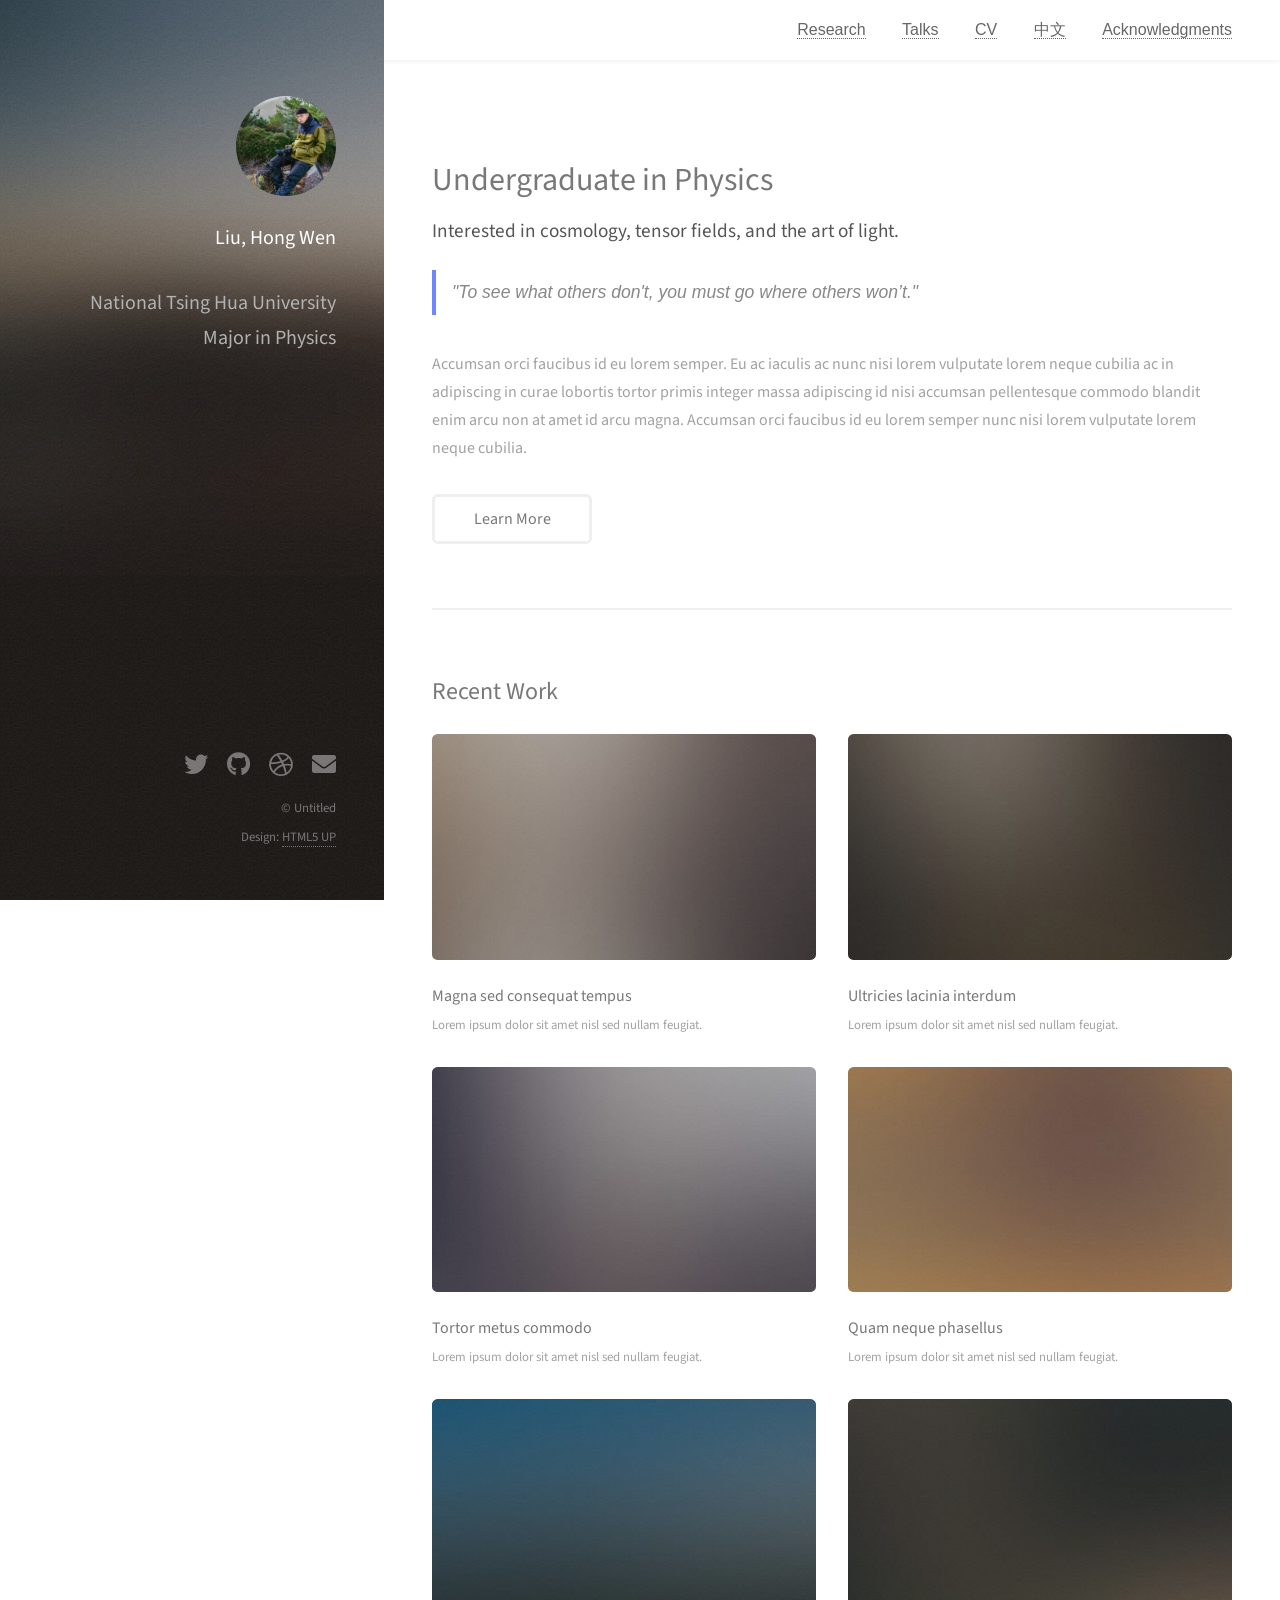
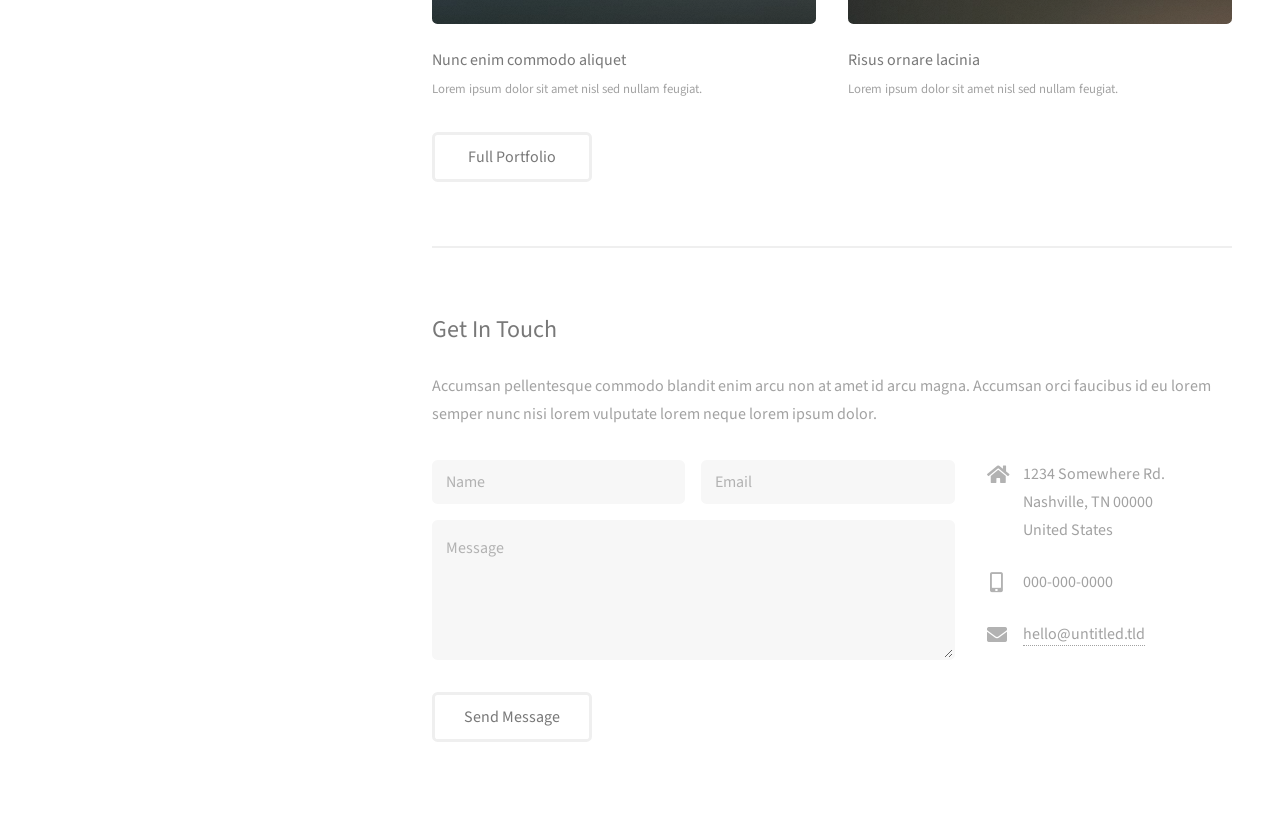
==== commit 2e128b8b: "build" ====
--- a/index.html
+++ b/index.html
@@ -6,20 +6,28 @@
 -->
 <html>
 	<head>
-		<title>Strata by HTML5 UP</title>
+		<title>KevinLiu Self Website</title>
 		<meta charset="utf-8" />
 		<meta name="viewport" content="width=device-width, initial-scale=1, user-scalable=no" />
 		<link rel="stylesheet" href="assets/css/main.css" />
 	</head>
 	<body class="is-preload">
+		<nav class="navbar">
+			<div class="nav-left">Liu, Hong Wen</div>
+			<div class="nav-links">
+			  <a href="#research">Research</a>
+			  <a href="#talks">Talks</a>
+			  <a href="cv.pdf" target="_blank">CV</a>
+			  <a href="#zh">中文</a>
+			  <a href="#ack">Acknowledgments</a>
+			</div>
+		  </nav>		  
 
 		<!-- Header -->
 			<header id="header">
 				<div class="inner">
-					<a href="#" class="image avatar"><img src="images/avatar.jpg" alt="" /></a>
-					<h1><strong>I am Strata</strong>, a super simple<br />
-					responsive site template freebie<br />
-					crafted by <a href="http://html5up.net">HTML5 UP</a>.</h1>
+					<a href="#" class="image avatar"><img src="images/Selfie.JPG" alt="" /></a>
+					<h1><p><strong>Liu, Hong Wen</strong> </p> <p>National Tsing Hua University <br>Major in Physics</p></h1>
 				</div>
 			</header>
 
@@ -27,10 +35,12 @@
 			<div id="main">
 
 				<!-- One -->
-					<section id="one">
+					<section id="hero-intro">
 						<header class="major">
-							<h2>Ipsum lorem dolor aliquam ante commodo<br />
-							magna sed accumsan arcu neque.</h2>
+							<h2>Undergraduate in Physics</h2>
+							<p class="subline">Interested in cosmology, tensor fields, and the art of light.</p>
+  							<blockquote class="motto">"To see what others don't, you must go where others won’t."</blockquote>
+
 						</header>
 						<p>Accumsan orci faucibus id eu lorem semper. Eu ac iaculis ac nunc nisi lorem vulputate lorem neque cubilia ac in adipiscing in curae lobortis tortor primis integer massa adipiscing id nisi accumsan pellentesque commodo blandit enim arcu non at amet id arcu magna. Accumsan orci faucibus id eu lorem semper nunc nisi lorem vulputate lorem neque cubilia.</p>
 						<ul class="actions">
@@ -458,6 +468,10 @@
 			<script src="assets/js/breakpoints.min.js"></script>
 			<script src="assets/js/util.js"></script>
 			<script src="assets/js/main.js"></script>
-
+		  
+			  
+			  
+
+	
 	</body>
-</html>+</html>
--- a/assets/css/main.css
+++ b/assets/css/main.css
@@ -3218,4 +3218,70 @@
 				padding-left: 0;
 			}
 
-	}+	}
+
+#hero-intro {
+  padding: 3rem;
+  text-align: left;
+  animation: fadeIn 1.2s ease-out both;
+}
+
+#hero-intro h1 {
+  font-size: 2.2rem;
+  font-weight: bold;
+  margin-bottom: 0.5rem;
+  color: #333;
+}
+
+#hero-intro .subline {
+  font-size: 1.2rem;
+  color: #555;
+  margin-bottom: 1.5rem;
+}
+
+#hero-intro .motto {
+  font-style: italic;
+  font-size: 1.1rem;
+  color: #888;
+  border-left: 4px solid #6e86ff;
+  padding-left: 1rem;
+  margin-top: 1rem;
+  transition: all 0.4s ease;
+}
+
+@keyframes fadeIn {
+  from { opacity: 0; transform: translateY(20px); }
+  to   { opacity: 1; transform: translateY(0); }
+}
+.navbar {
+  display: flex;
+  justify-content: space-between;
+  align-items: center;
+  padding: 1rem 3rem;
+  background-color: white;
+  box-shadow: 0 2px 4px rgba(0,0,0,0.05);
+  font-family: 'Segoe UI', sans-serif;
+  /* position: sticky; */
+  top: 0;
+  /* z-index: 1000; */
+}
+
+.nav-left {
+  font-weight: bold;
+  font-size: 1.2rem;
+}
+
+.nav-links a {
+  margin-left: 2rem;
+  text-decoration: none;
+  color: #666;
+  font-weight: 500;
+  transition: color 0.2s;
+}
+
+.nav-links a:hover {
+  color: #0a7de2;
+}
+  
+  
+  
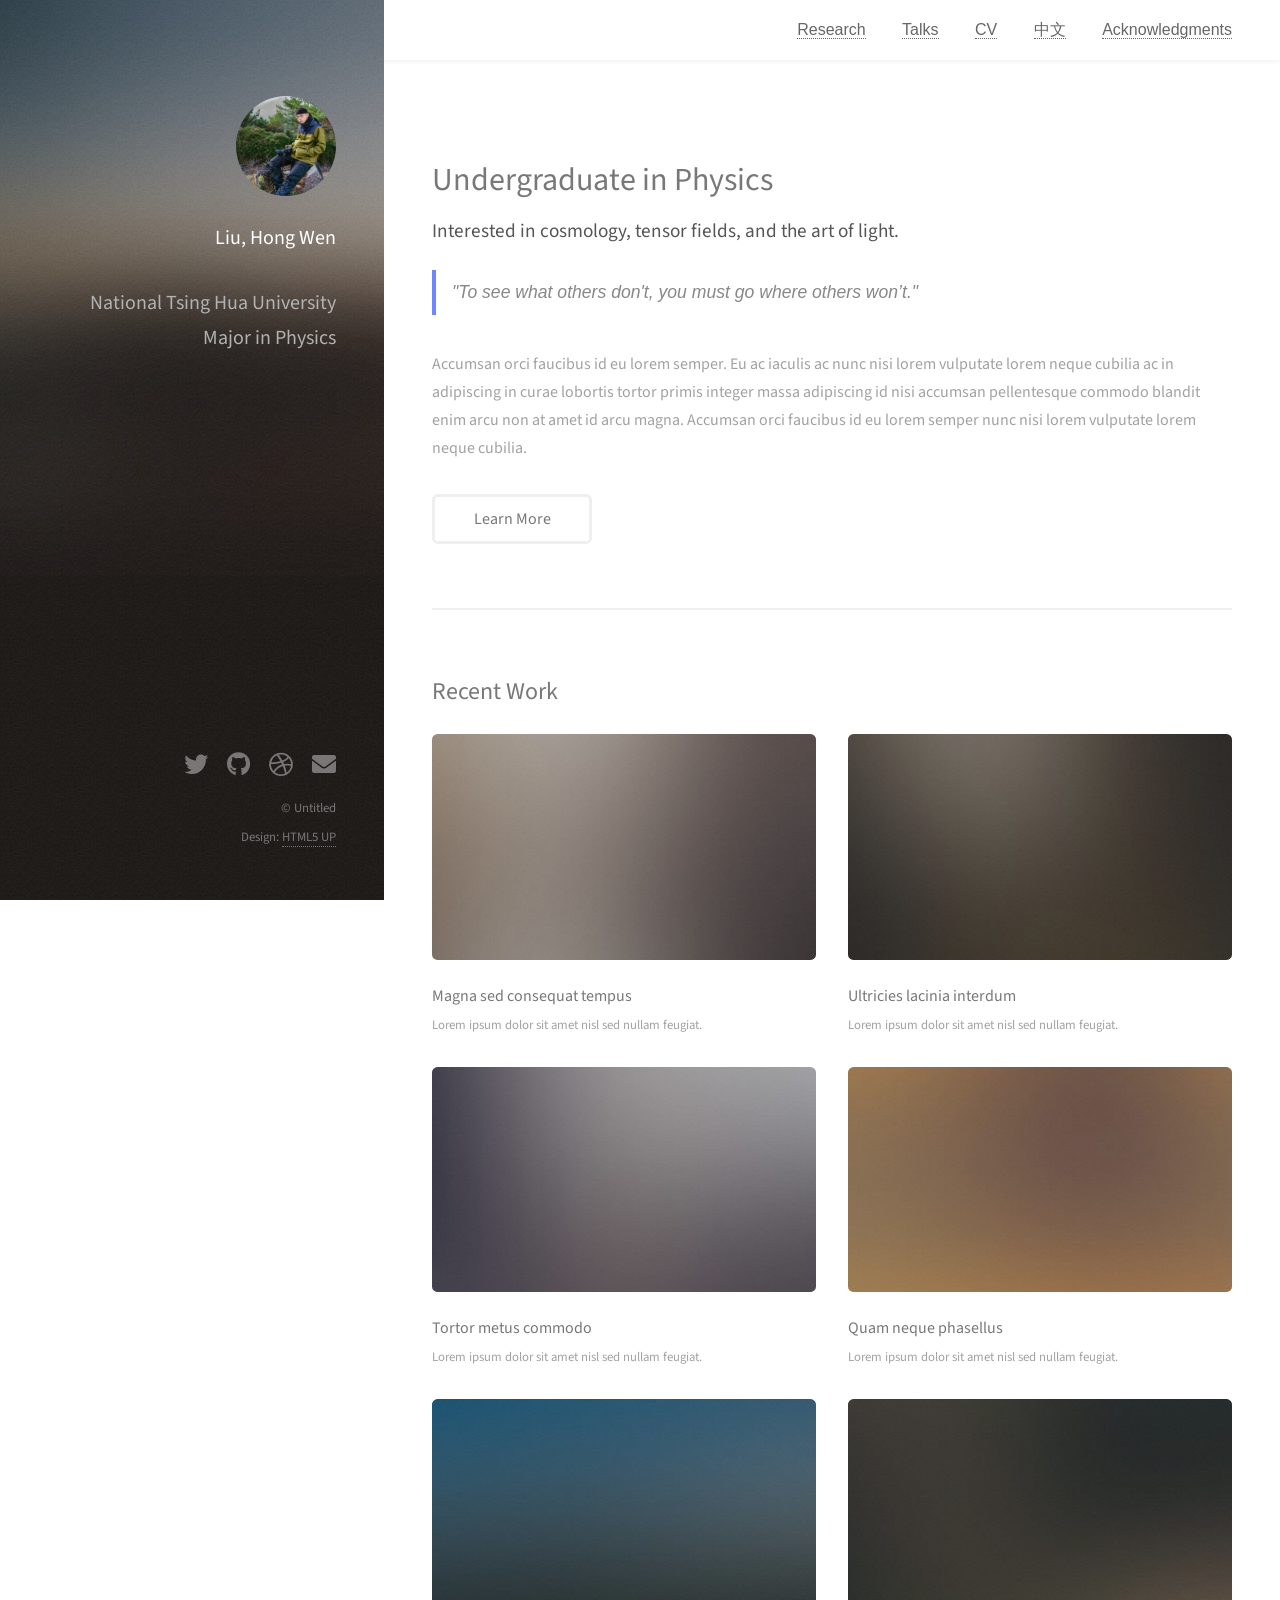
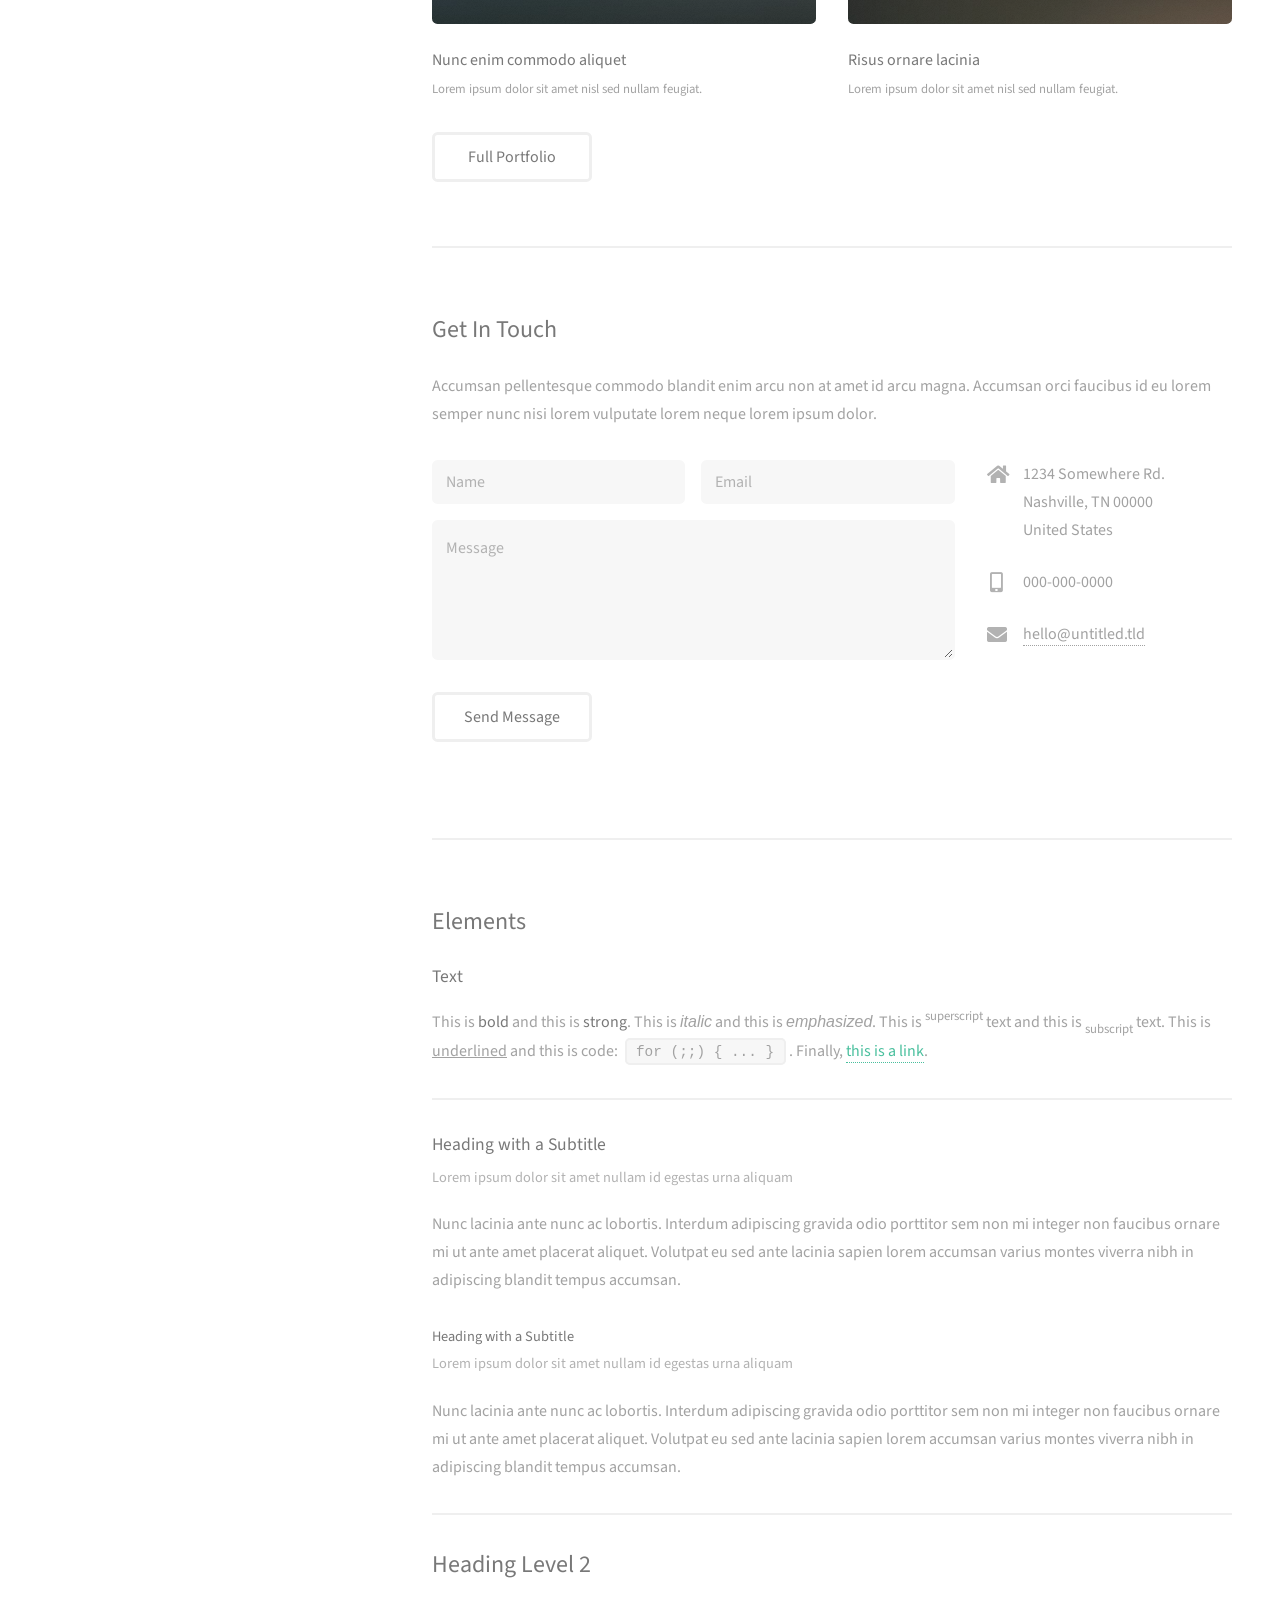
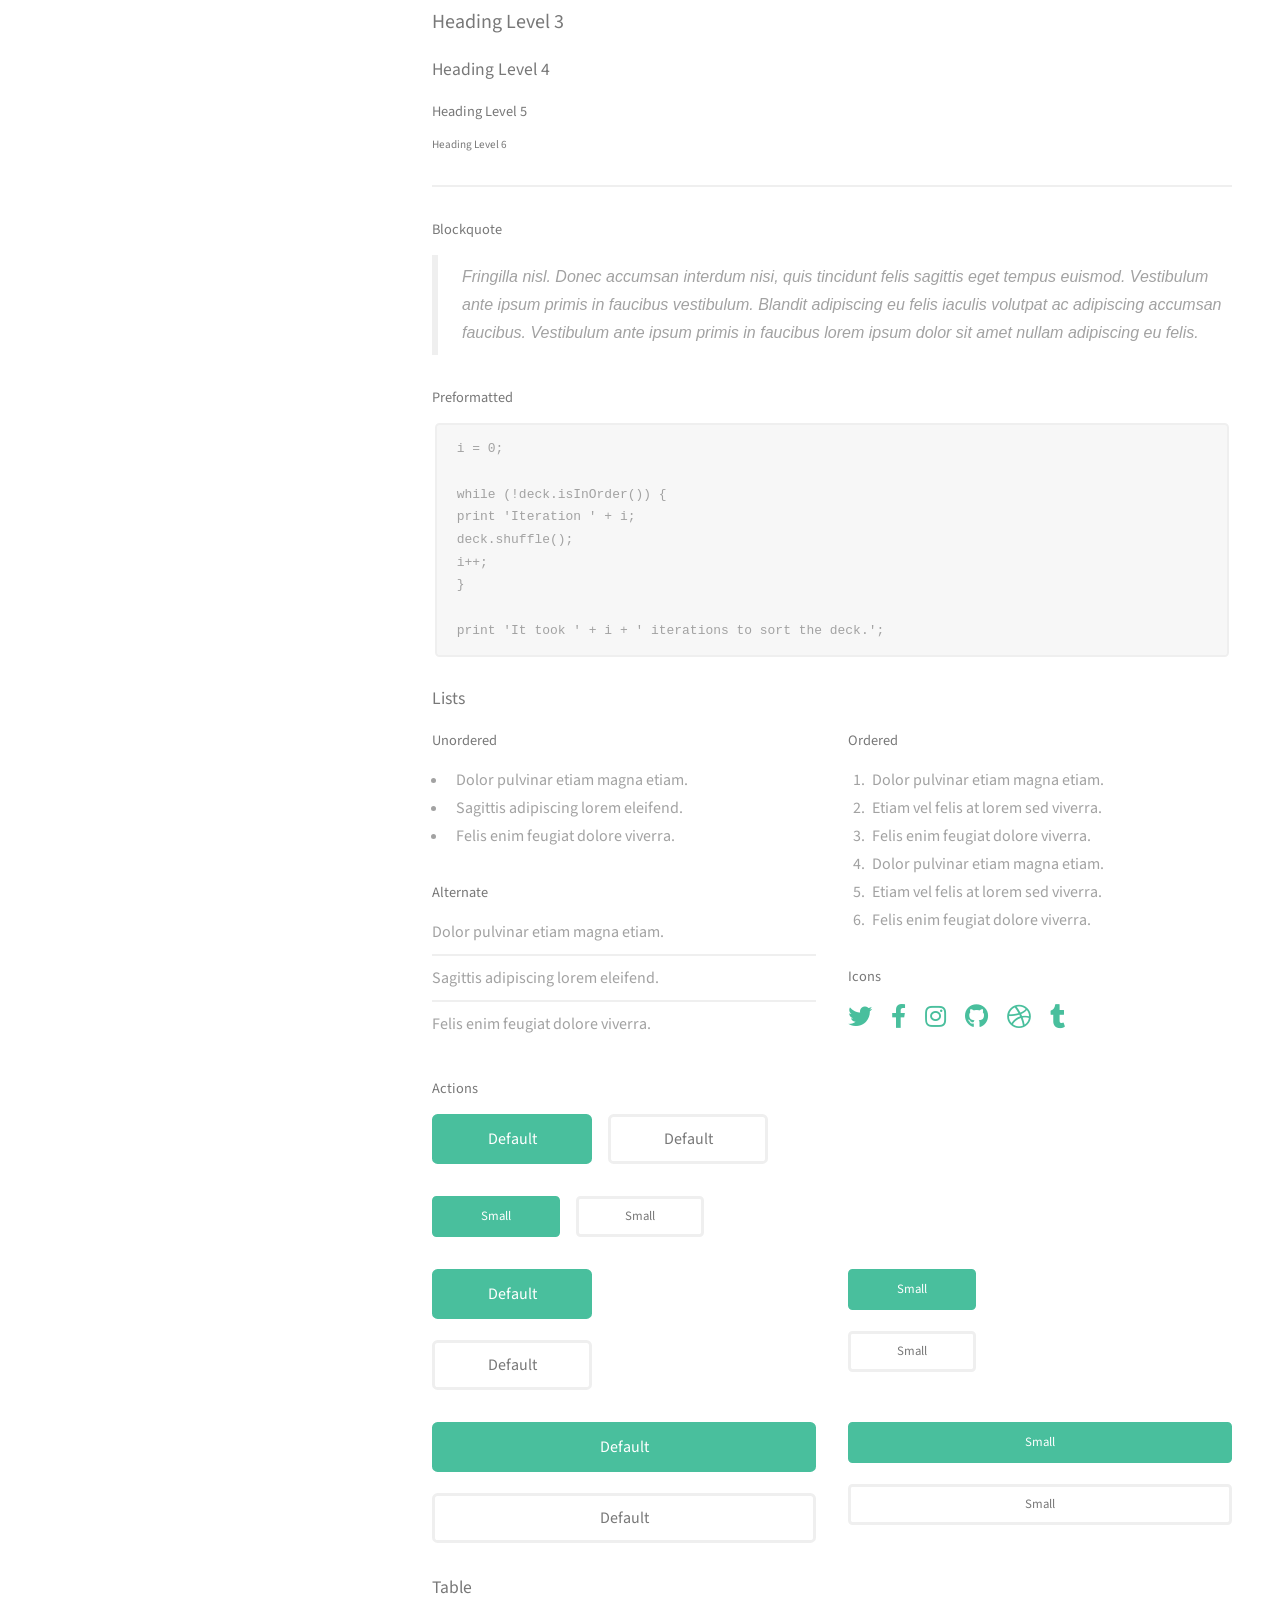
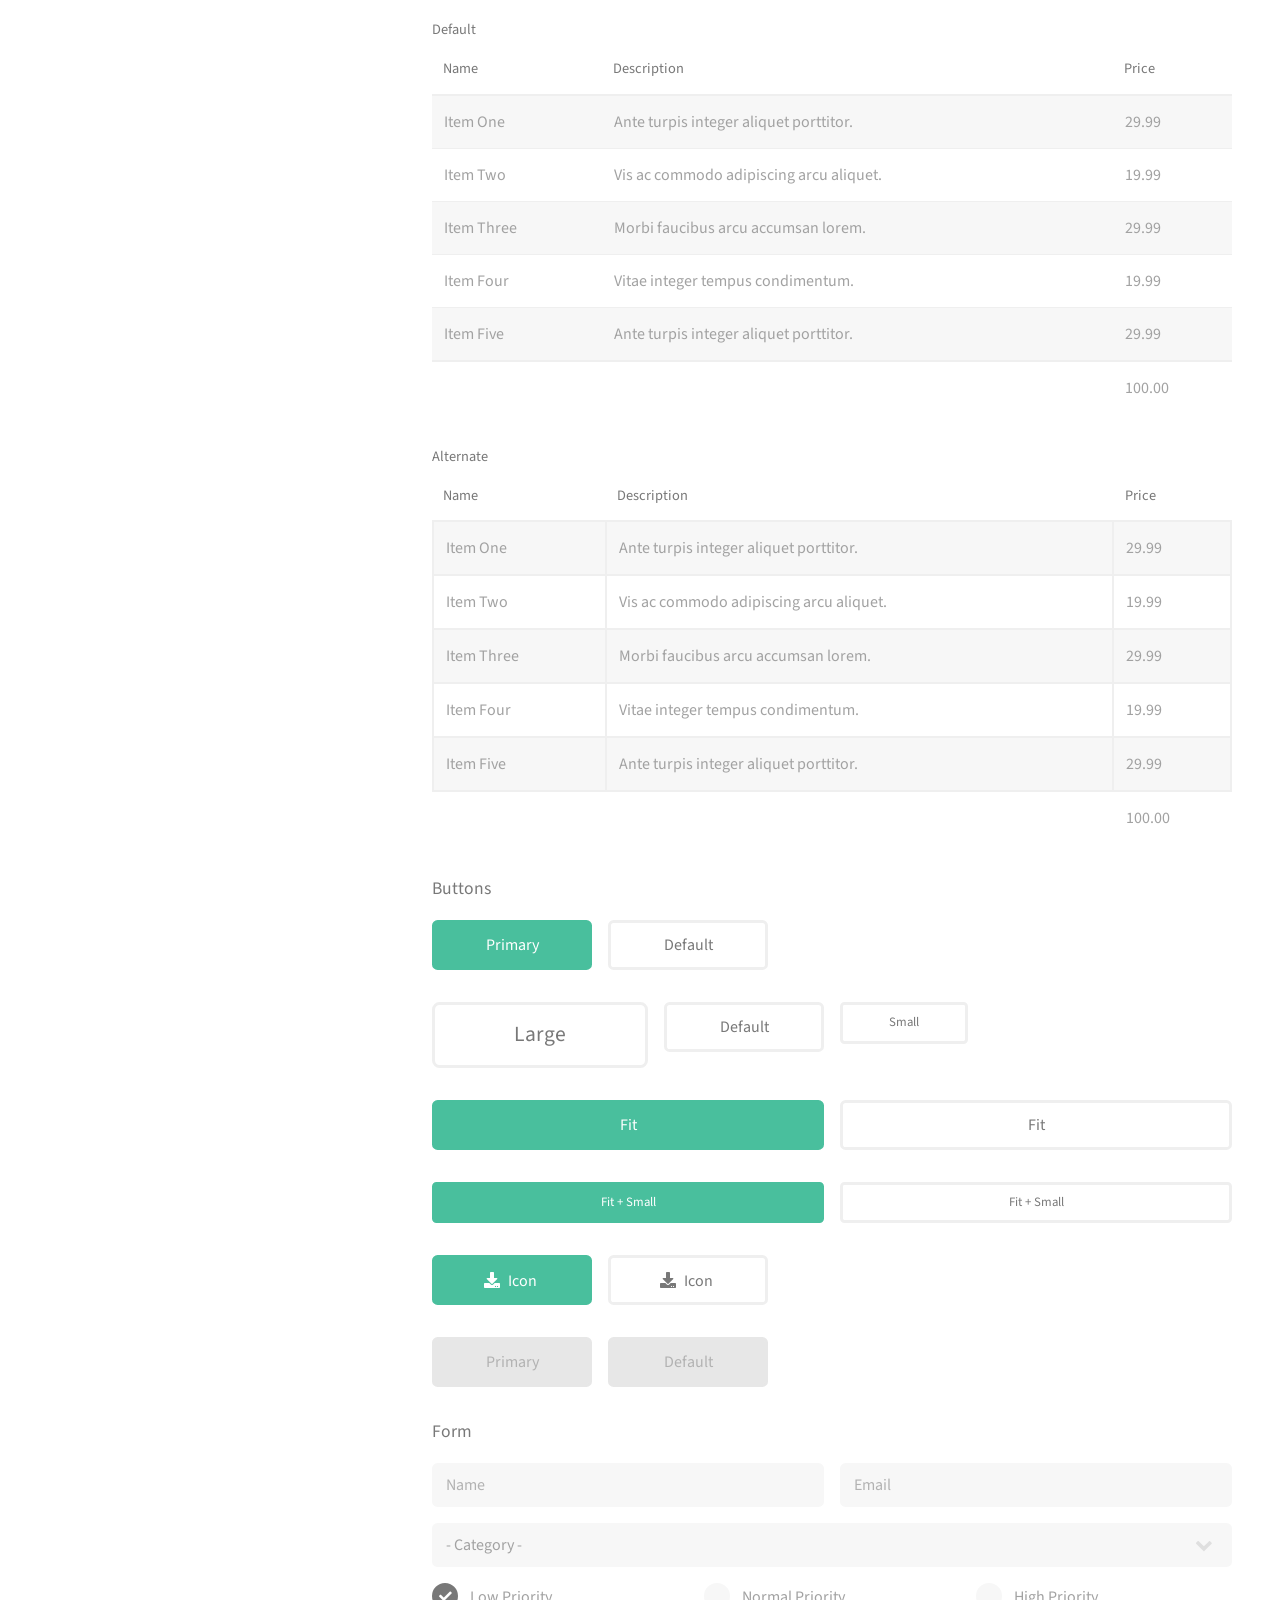
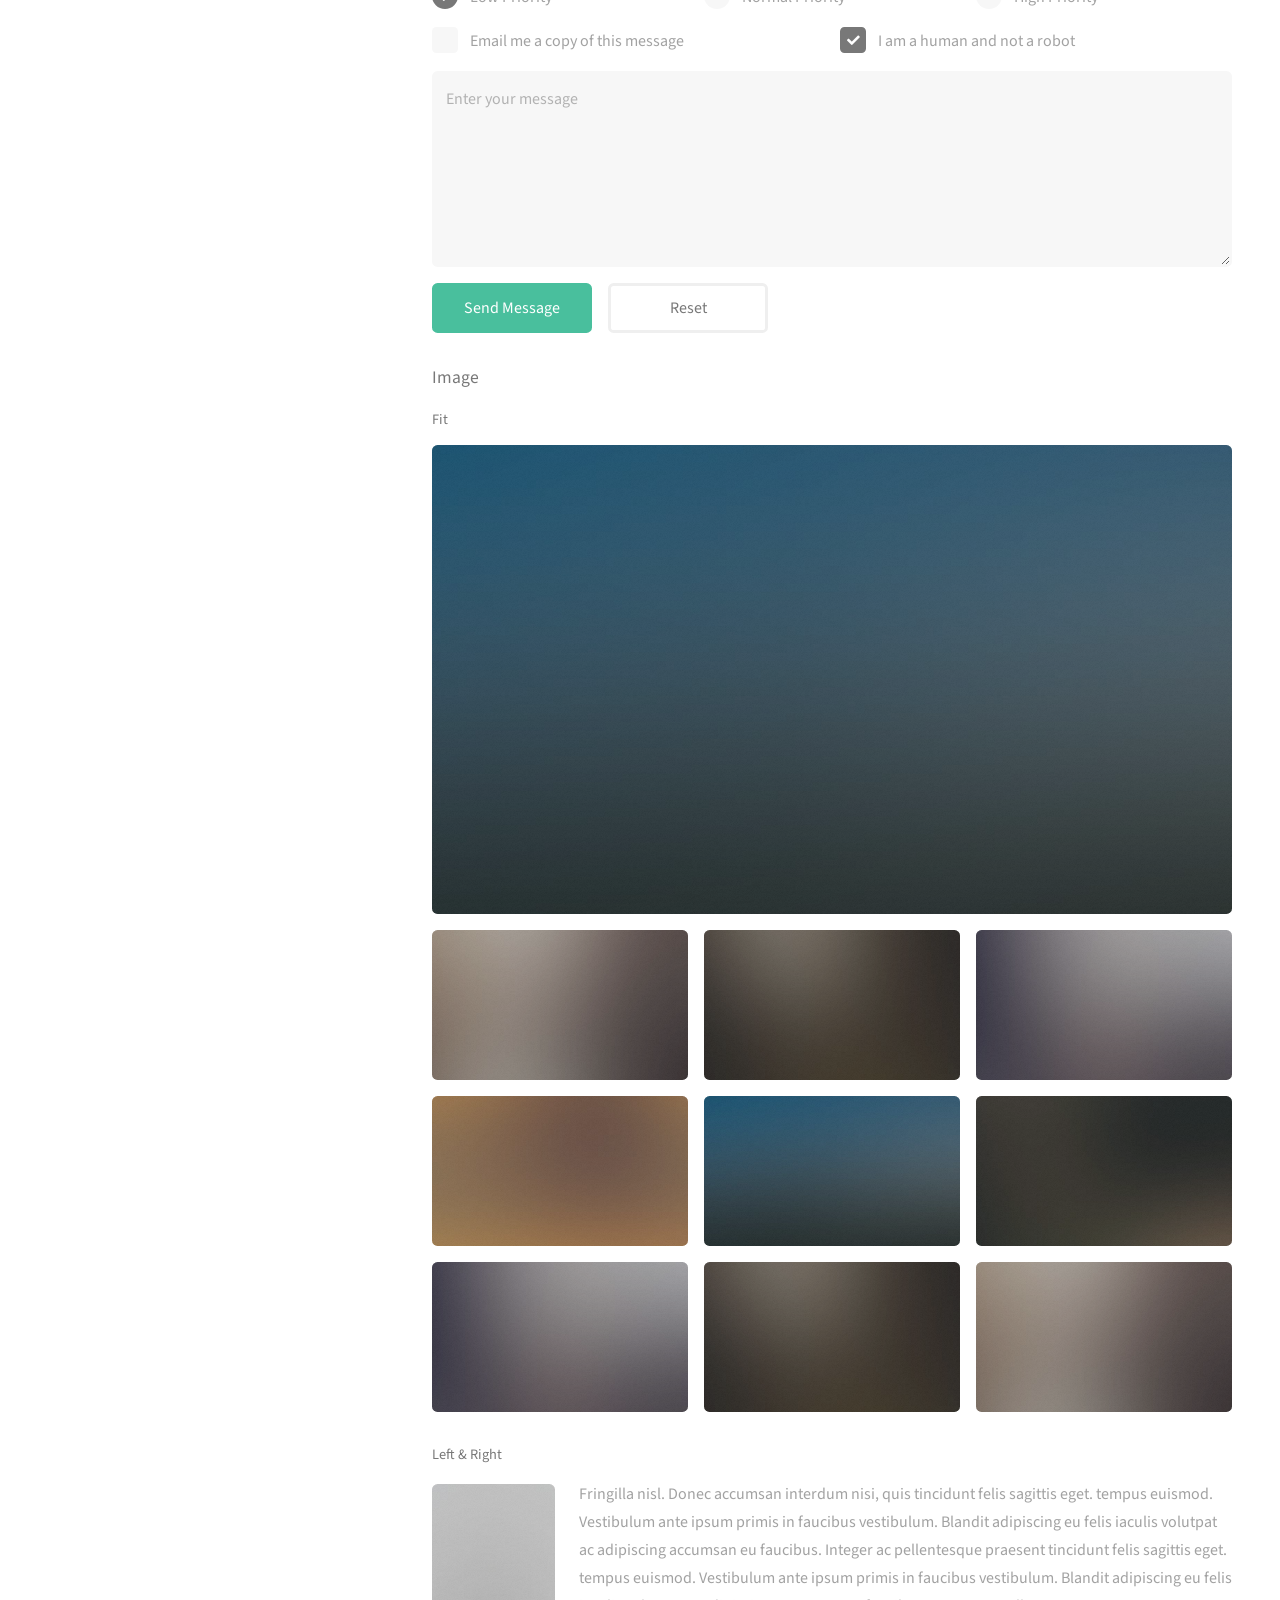
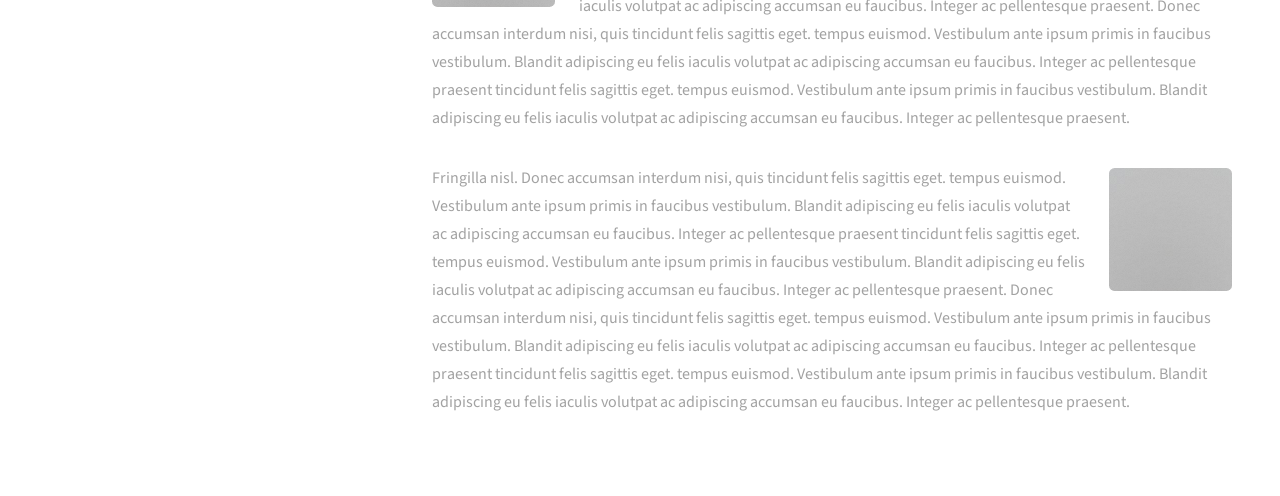
==== commit cd6f1df0: "test" ====
--- a/index.html
+++ b/index.html
@@ -15,11 +15,11 @@
 		<nav class="navbar">
 			<div class="nav-left">Liu, Hong Wen</div>
 			<div class="nav-links">
-			  <a href="#research">Research</a>
-			  <a href="#talks">Talks</a>
+			  <a href="research.html">Research</a>
+			  <a href="talks.html">Talks</a>
 			  <a href="cv.pdf" target="_blank">CV</a>
-			  <a href="#zh">中文</a>
-			  <a href="#ack">Acknowledgments</a>
+			  <a href="chinese.html">中文</a>
+			  <a href="acknowledgments.html">Acknowledgments</a>
 			</div>
 		  </nav>		  
 
@@ -127,7 +127,7 @@
 					</section>
 
 				<!-- Four -->
-				<!--
+				
 					<section id="four">
 						<h2>Elements</h2>
 
@@ -442,7 +442,7 @@
 						</section>
 
 					</section>
-				-->
+				
 
 			</div>
 
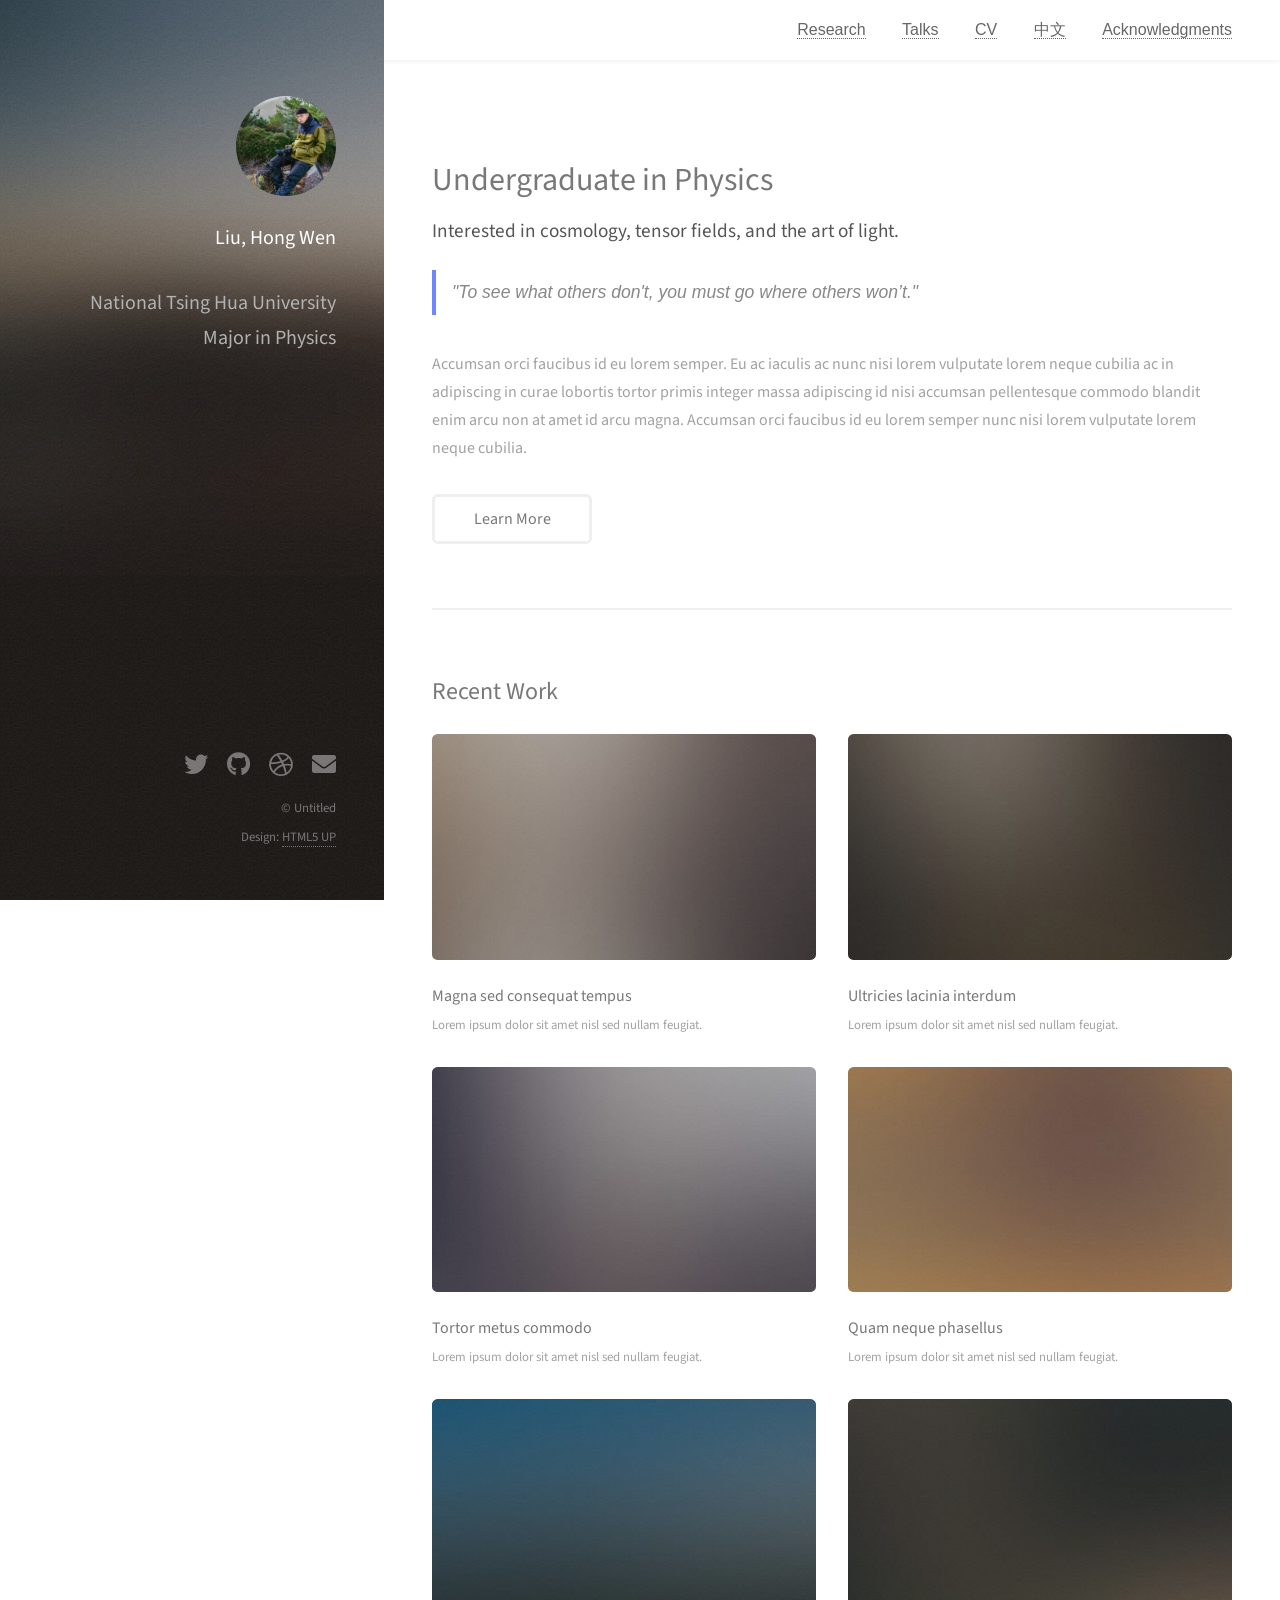
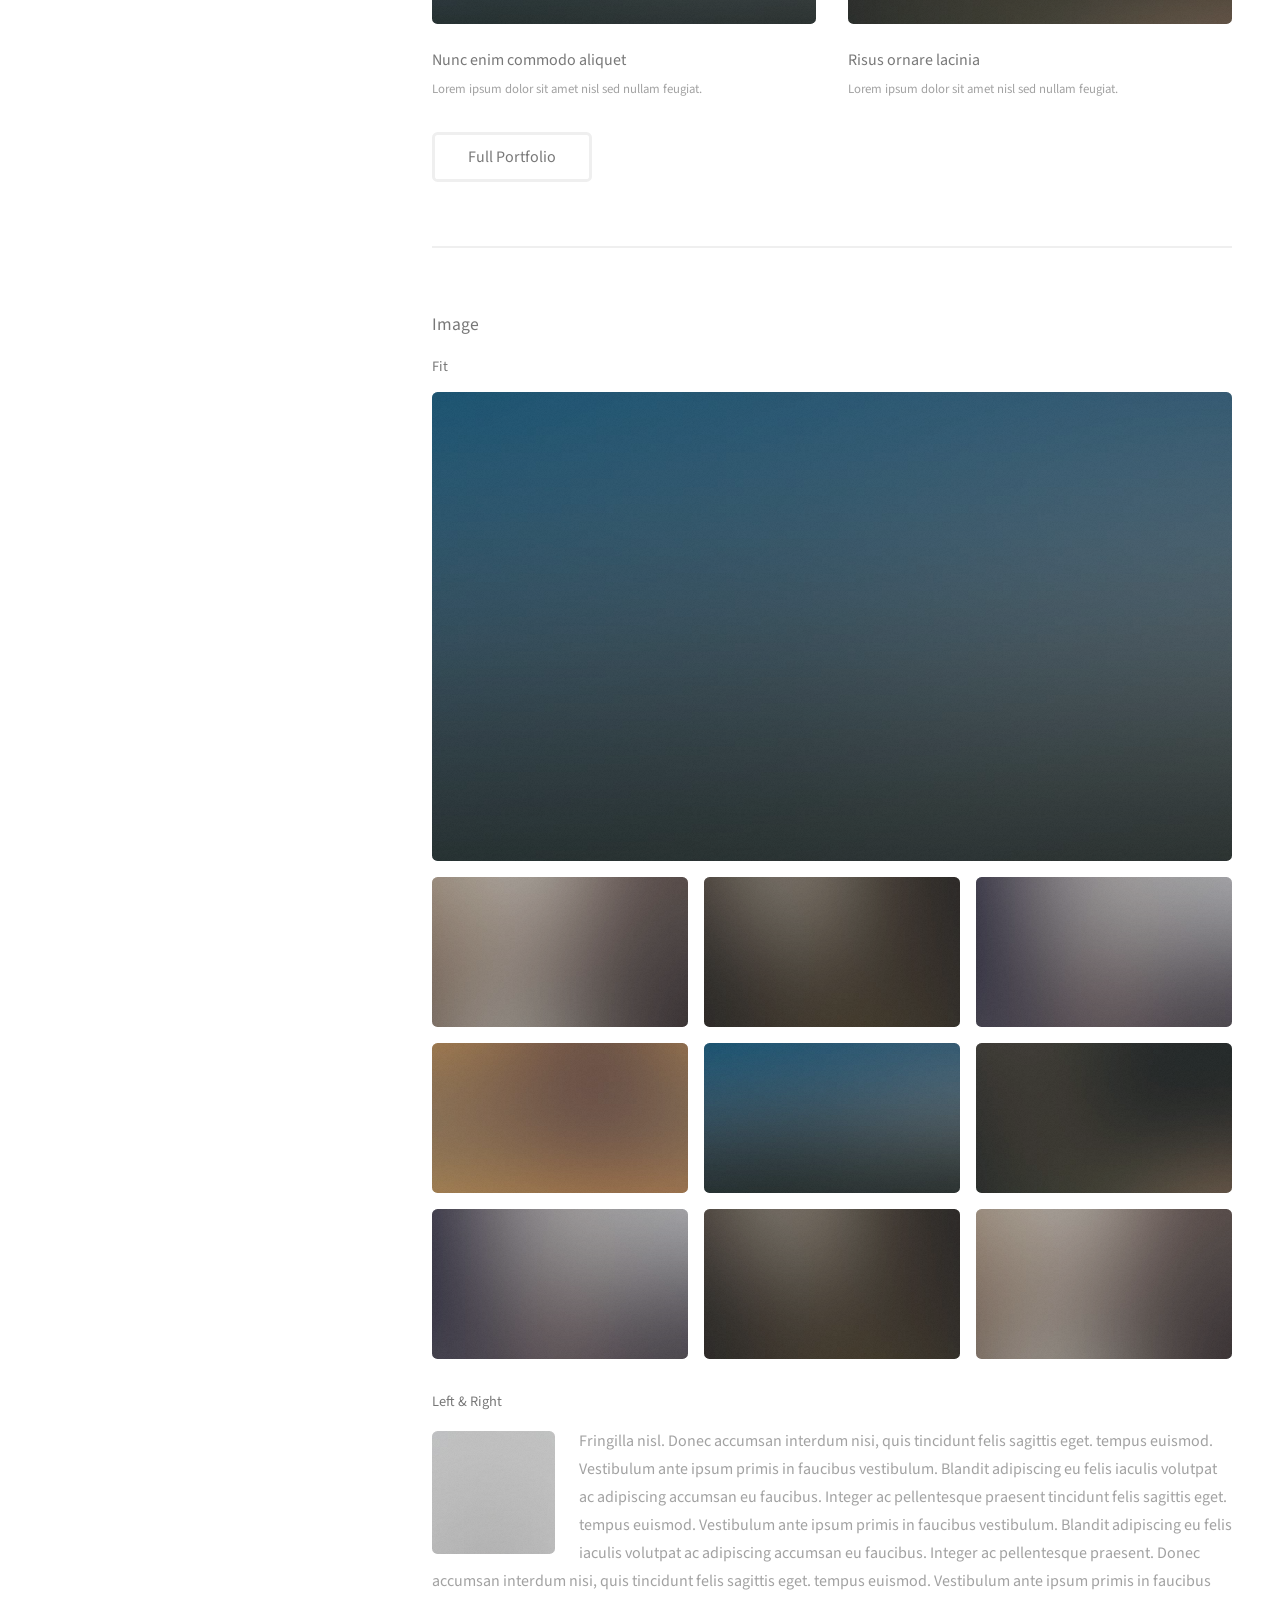
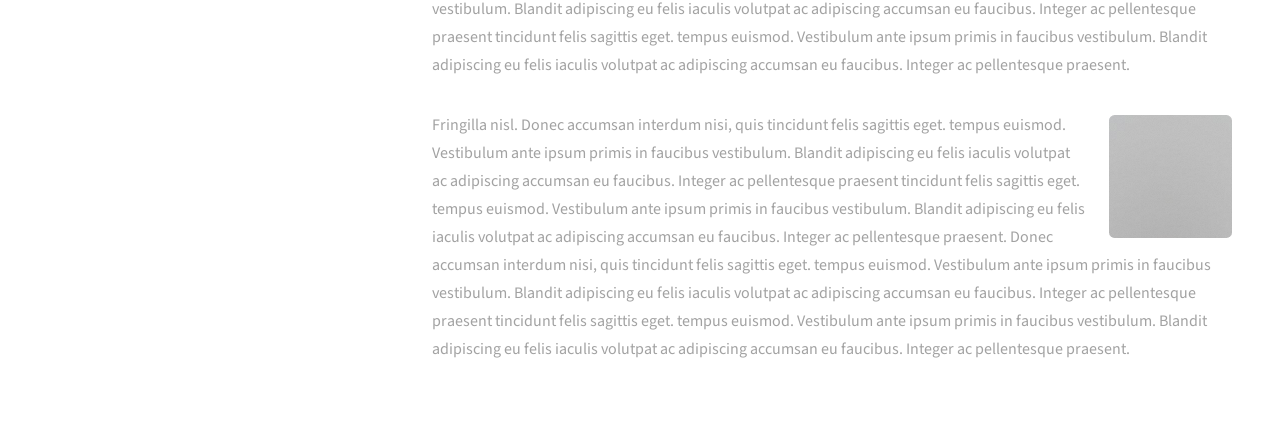
==== commit 83696da6: "comment something" ====
--- a/index.html
+++ b/index.html
@@ -89,7 +89,7 @@
 					</section>
 
 				<!-- Three -->
-					<section id="three">
+					<!-- <section id="three">
 						<h2>Get In Touch</h2>
 						<p>Accumsan pellentesque commodo blandit enim arcu non at amet id arcu magna. Accumsan orci faucibus id eu lorem semper nunc nisi lorem vulputate lorem neque lorem ipsum dolor.</p>
 						<div class="row">
@@ -124,11 +124,11 @@
 								</ul>
 							</div>
 						</div>
-					</section>
+					</section> -->
 
 				<!-- Four -->
 				
-					<section id="four">
+					<!-- <section id="four">
 						<h2>Elements</h2>
 
 						<section>
@@ -241,9 +241,9 @@
 									</ul>
 								</div>
 							</div>
-						</section>
-
-						<section>
+						</section> -->
+
+						<!-- <section>
 							<h4>Table</h4>
 							<h5>Default</h5>
 							<div class="table-wrapper">
@@ -336,9 +336,9 @@
 									</tfoot>
 								</table>
 							</div>
-						</section>
-
-						<section>
+						</section> -->
+
+						<!-- <section>
 							<h4>Buttons</h4>
 							<ul class="actions">
 								<li><a href="#" class="button primary">Primary</a></li>
@@ -365,9 +365,9 @@
 								<li><span class="button primary disabled">Primary</span></li>
 								<li><span class="button disabled">Default</span></li>
 							</ul>
-						</section>
-
-						<section>
+						</section> -->
+
+						<!-- <section>
 							<h4>Form</h4>
 							<form method="post" action="#">
 								<div class="row gtr-uniform gtr-50">
@@ -417,7 +417,7 @@
 									</div>
 								</div>
 							</form>
-						</section>
+						</section> -->
 
 						<section>
 							<h4>Image</h4>
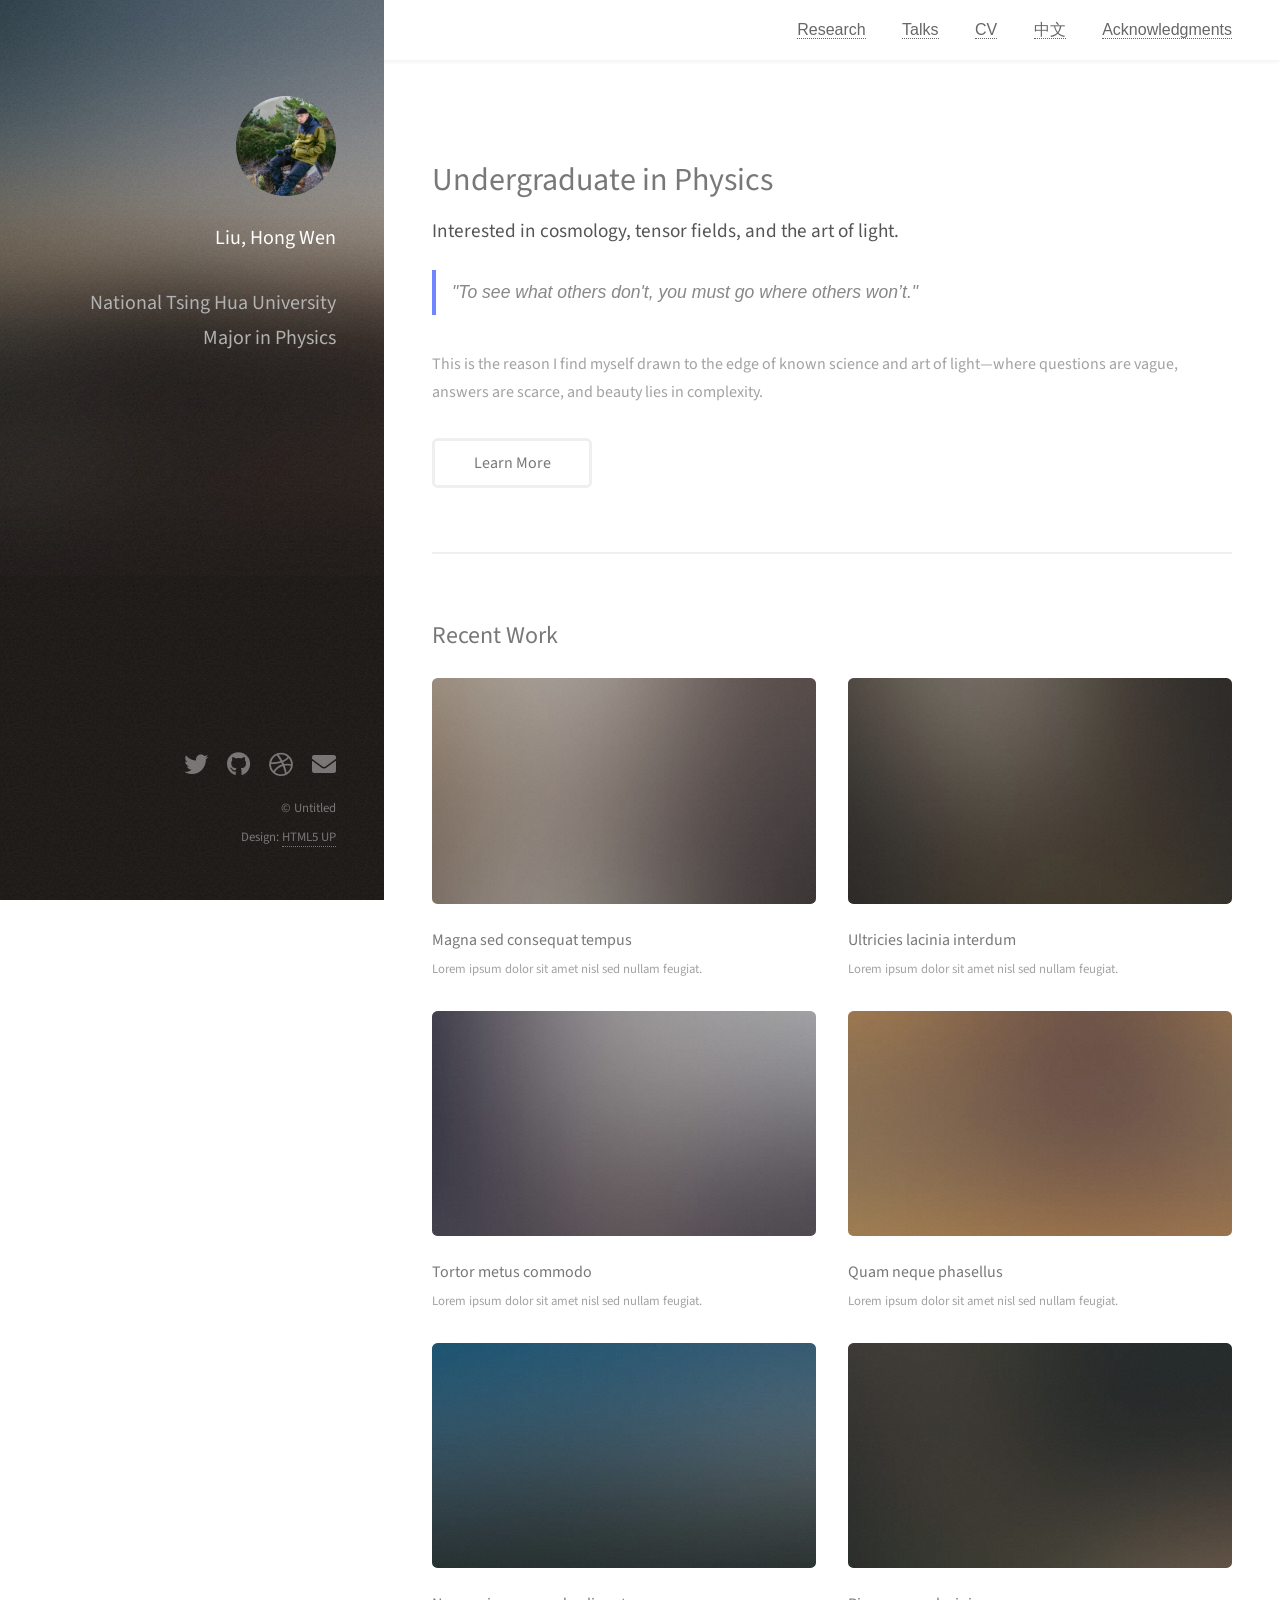
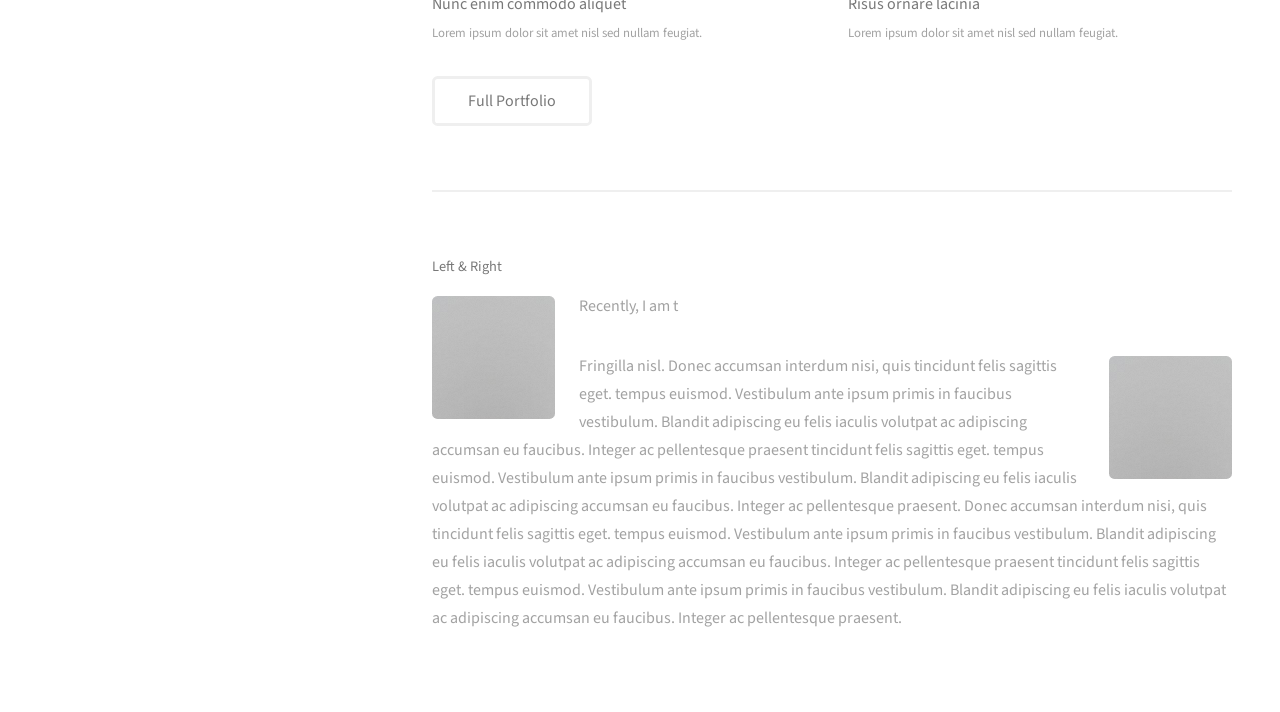
==== commit 2efa48f9: "try" ====
--- a/index.html
+++ b/index.html
@@ -42,7 +42,7 @@
   							<blockquote class="motto">"To see what others don't, you must go where others won’t."</blockquote>
 
 						</header>
-						<p>Accumsan orci faucibus id eu lorem semper. Eu ac iaculis ac nunc nisi lorem vulputate lorem neque cubilia ac in adipiscing in curae lobortis tortor primis integer massa adipiscing id nisi accumsan pellentesque commodo blandit enim arcu non at amet id arcu magna. Accumsan orci faucibus id eu lorem semper nunc nisi lorem vulputate lorem neque cubilia.</p>
+						<p>This is the reason I find myself drawn to the edge of known science and art of light—where questions are vague, answers are scarce, and beauty lies in complexity.</p>
 						<ul class="actions">
 							<li><a href="#" class="button">Learn More</a></li>
 						</ul>
@@ -420,7 +420,7 @@
 						</section> -->
 
 						<section>
-							<h4>Image</h4>
+							<!-- <h4>Image</h4>
 							<h5>Fit</h5>
 							<div class="box alt">
 								<div class="row gtr-50 gtr-uniform">
@@ -435,9 +435,9 @@
 									<div class="col-4"><span class="image fit"><img src="images/thumbs/02.jpg" alt="" /></span></div>
 									<div class="col-4"><span class="image fit"><img src="images/thumbs/01.jpg" alt="" /></span></div>
 								</div>
-							</div>
+							</div> -->
 							<h5>Left &amp; Right</h5>
-							<p><span class="image left"><img src="images/avatar.jpg" alt="" /></span>Fringilla nisl. Donec accumsan interdum nisi, quis tincidunt felis sagittis eget. tempus euismod. Vestibulum ante ipsum primis in faucibus vestibulum. Blandit adipiscing eu felis iaculis volutpat ac adipiscing accumsan eu faucibus. Integer ac pellentesque praesent tincidunt felis sagittis eget. tempus euismod. Vestibulum ante ipsum primis in faucibus vestibulum. Blandit adipiscing eu felis iaculis volutpat ac adipiscing accumsan eu faucibus. Integer ac pellentesque praesent. Donec accumsan interdum nisi, quis tincidunt felis sagittis eget. tempus euismod. Vestibulum ante ipsum primis in faucibus vestibulum. Blandit adipiscing eu felis iaculis volutpat ac adipiscing accumsan eu faucibus. Integer ac pellentesque praesent tincidunt felis sagittis eget. tempus euismod. Vestibulum ante ipsum primis in faucibus vestibulum. Blandit adipiscing eu felis iaculis volutpat ac adipiscing accumsan eu faucibus. Integer ac pellentesque praesent.</p>
+							<p><span class="image left"><img src="images/avatar.jpg" alt="" /></span>Recently, I am t</p>
 							<p><span class="image right"><img src="images/avatar.jpg" alt="" /></span>Fringilla nisl. Donec accumsan interdum nisi, quis tincidunt felis sagittis eget. tempus euismod. Vestibulum ante ipsum primis in faucibus vestibulum. Blandit adipiscing eu felis iaculis volutpat ac adipiscing accumsan eu faucibus. Integer ac pellentesque praesent tincidunt felis sagittis eget. tempus euismod. Vestibulum ante ipsum primis in faucibus vestibulum. Blandit adipiscing eu felis iaculis volutpat ac adipiscing accumsan eu faucibus. Integer ac pellentesque praesent. Donec accumsan interdum nisi, quis tincidunt felis sagittis eget. tempus euismod. Vestibulum ante ipsum primis in faucibus vestibulum. Blandit adipiscing eu felis iaculis volutpat ac adipiscing accumsan eu faucibus. Integer ac pellentesque praesent tincidunt felis sagittis eget. tempus euismod. Vestibulum ante ipsum primis in faucibus vestibulum. Blandit adipiscing eu felis iaculis volutpat ac adipiscing accumsan eu faucibus. Integer ac pellentesque praesent.</p>
 						</section>
 
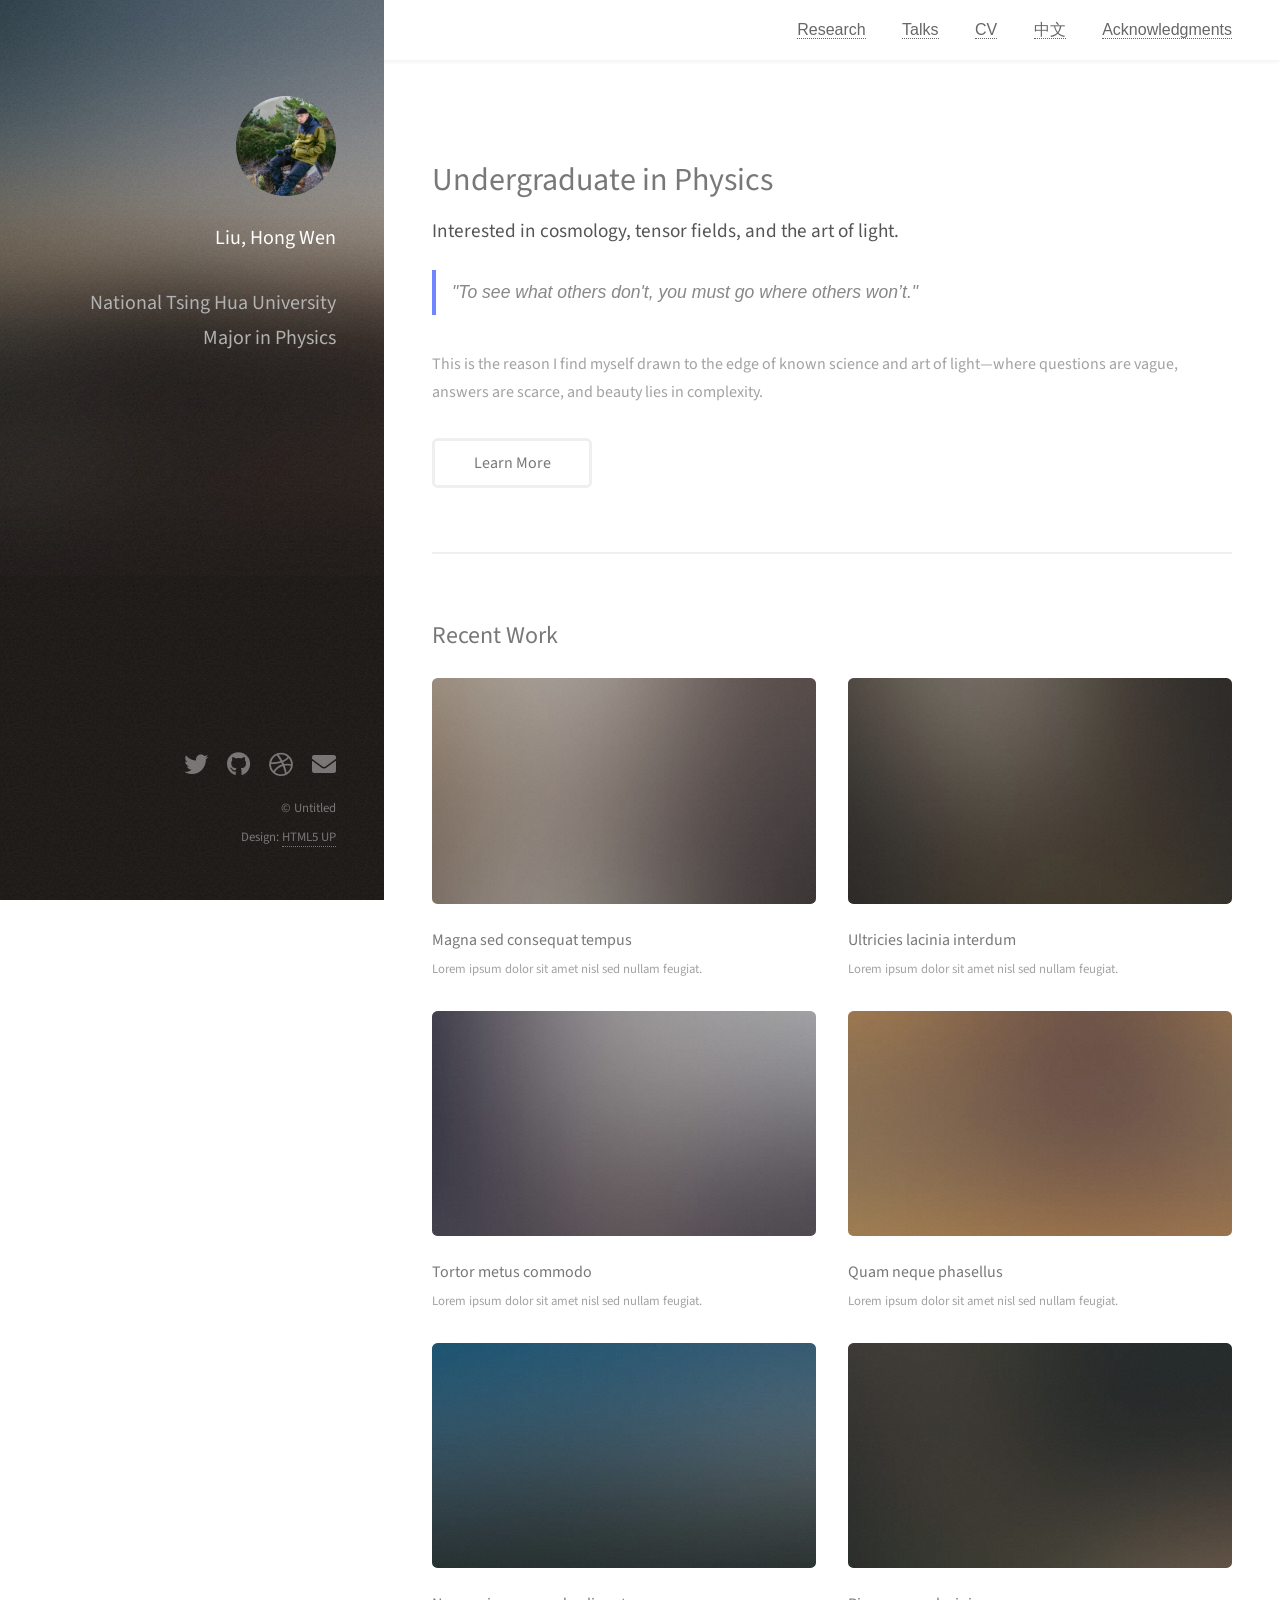
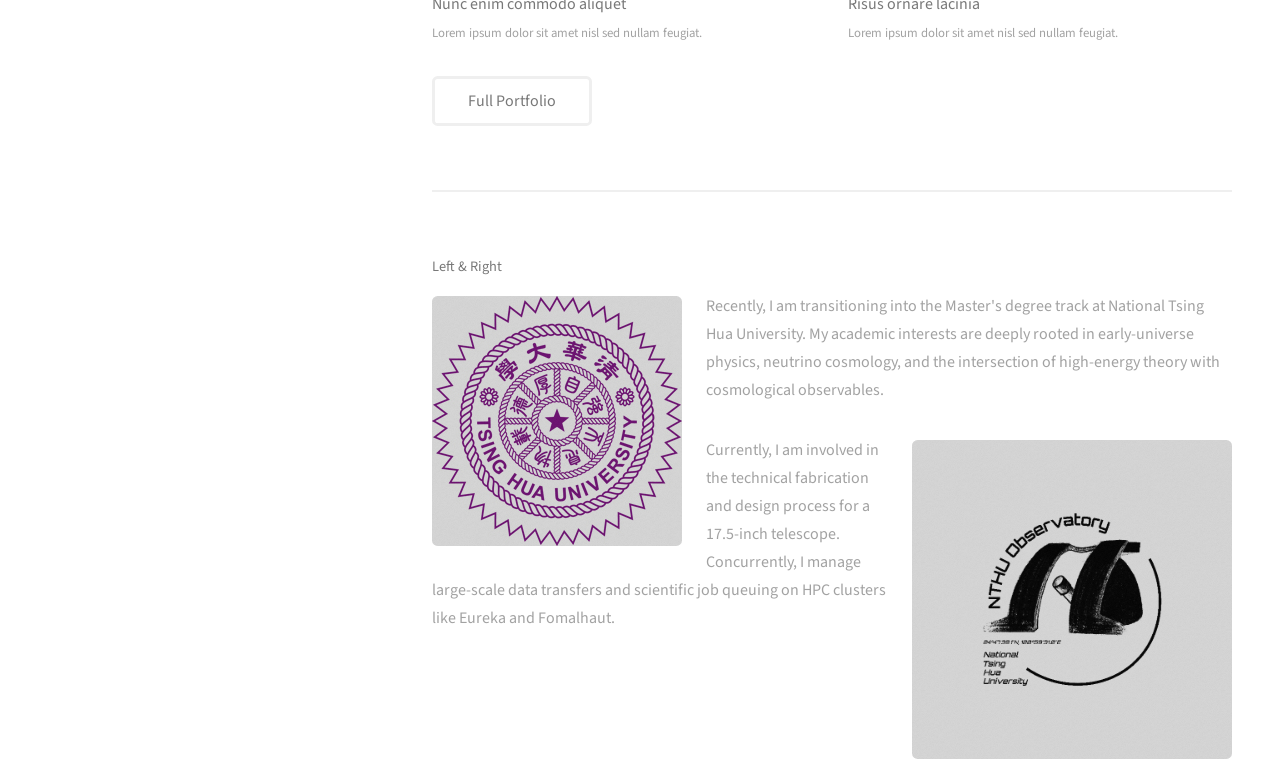
==== commit 750c6ca1: "little changes" ====
--- a/index.html
+++ b/index.html
@@ -437,8 +437,8 @@
 								</div>
 							</div> -->
 							<h5>Left &amp; Right</h5>
-							<p><span class="image left"><img src="images/avatar.jpg" alt="" /></span>Recently, I am t</p>
-							<p><span class="image right"><img src="images/avatar.jpg" alt="" /></span>Fringilla nisl. Donec accumsan interdum nisi, quis tincidunt felis sagittis eget. tempus euismod. Vestibulum ante ipsum primis in faucibus vestibulum. Blandit adipiscing eu felis iaculis volutpat ac adipiscing accumsan eu faucibus. Integer ac pellentesque praesent tincidunt felis sagittis eget. tempus euismod. Vestibulum ante ipsum primis in faucibus vestibulum. Blandit adipiscing eu felis iaculis volutpat ac adipiscing accumsan eu faucibus. Integer ac pellentesque praesent. Donec accumsan interdum nisi, quis tincidunt felis sagittis eget. tempus euismod. Vestibulum ante ipsum primis in faucibus vestibulum. Blandit adipiscing eu felis iaculis volutpat ac adipiscing accumsan eu faucibus. Integer ac pellentesque praesent tincidunt felis sagittis eget. tempus euismod. Vestibulum ante ipsum primis in faucibus vestibulum. Blandit adipiscing eu felis iaculis volutpat ac adipiscing accumsan eu faucibus. Integer ac pellentesque praesent.</p>
+							<p><span class="image left"><img src="images/nthu.jpg" alt="" /></span>Recently, I am transitioning into the Master's degree track at National Tsing Hua University. My academic interests are deeply rooted in early-universe physics, neutrino cosmology, and the intersection of high-energy theory with cosmological observables.</p>
+							<p><span class="image right"><img src="images/obs.png" alt="" /></span>Currently, I am involved in the technical fabrication and design process for a 17.5-inch telescope. Concurrently, I manage large-scale data transfers and scientific job queuing on HPC clusters like Eureka and Fomalhaut.</p>
 						</section>
 
 					</section>
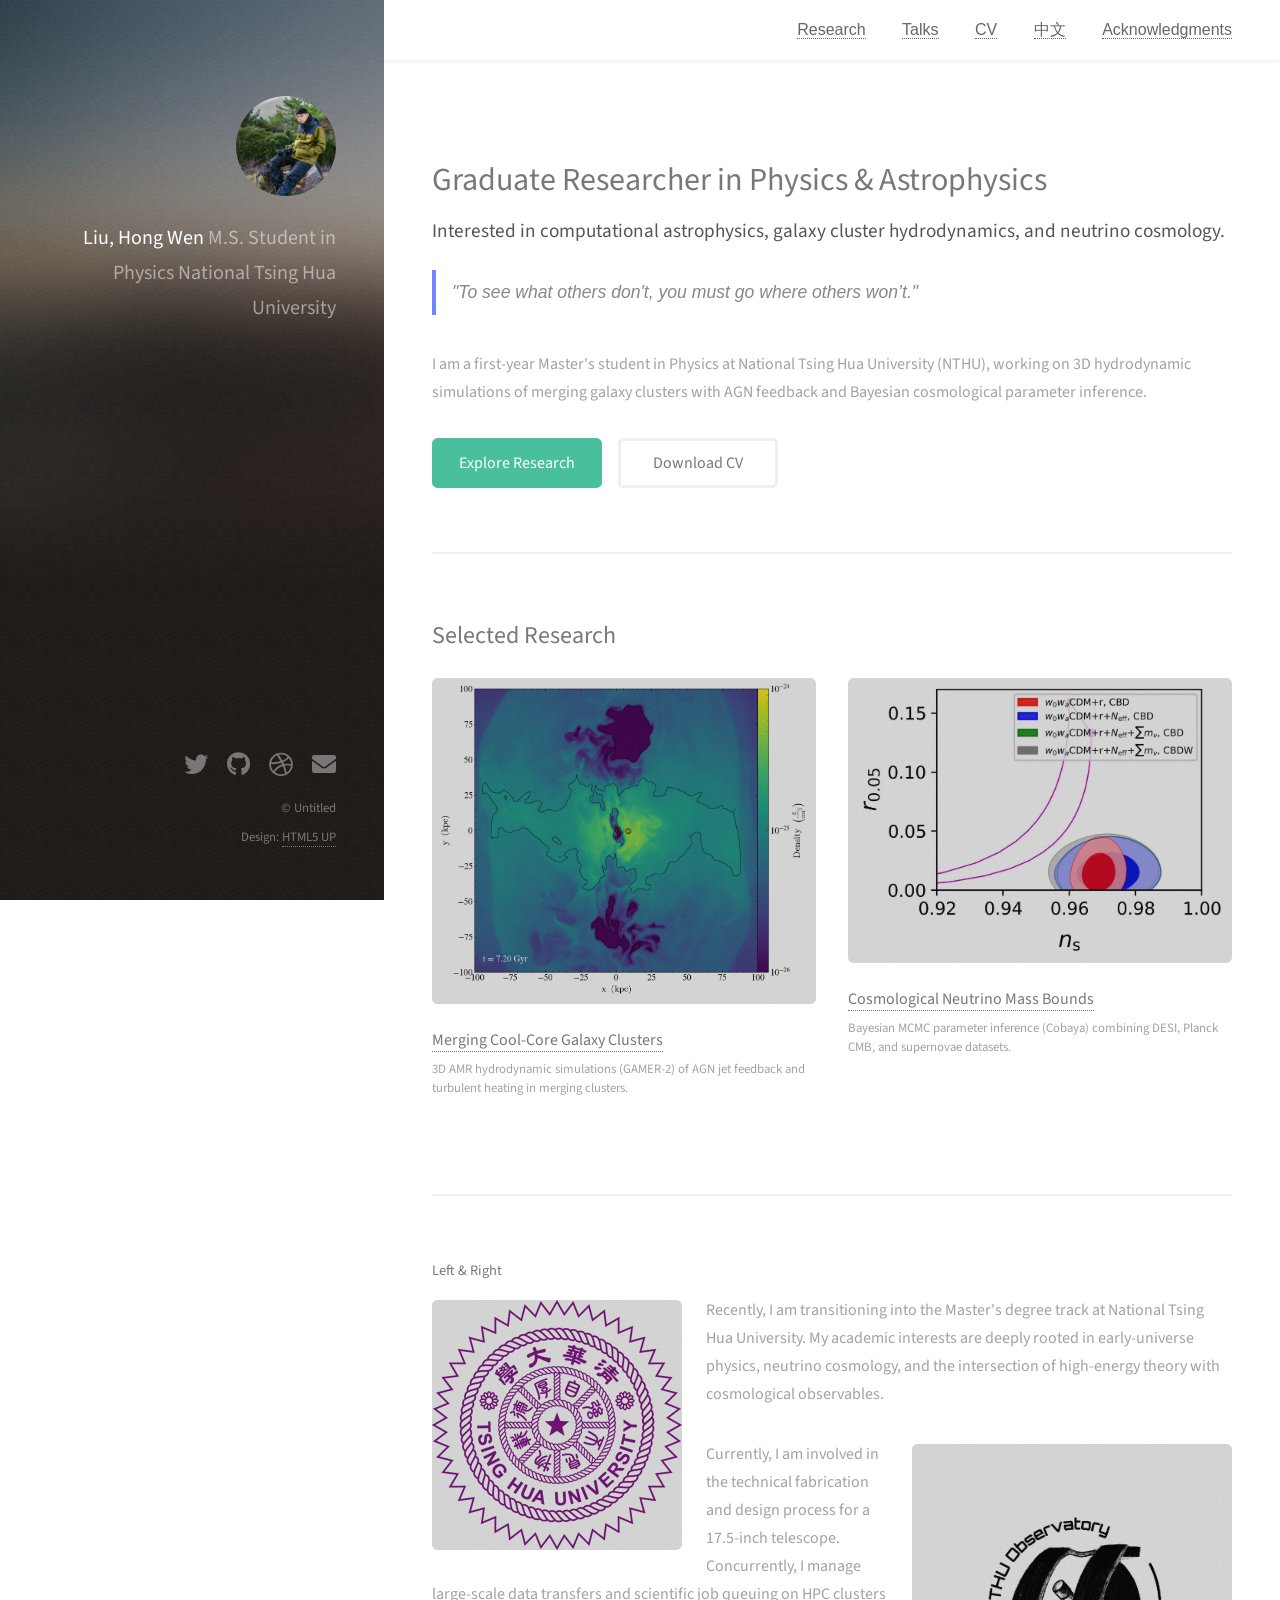
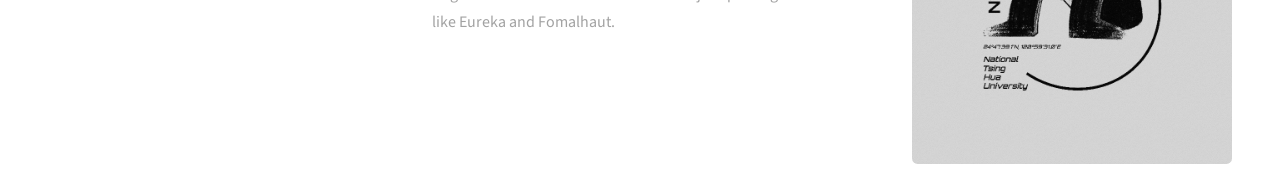
==== commit 9d14efbd: "online" ====
--- a/index.html
+++ b/index.html
@@ -24,70 +24,49 @@
 		  </nav>		  
 
 		<!-- Header -->
-			<header id="header">
-				<div class="inner">
-					<a href="#" class="image avatar"><img src="images/Selfie.JPG" alt="" /></a>
-					<h1><p><strong>Liu, Hong Wen</strong> </p> <p>National Tsing Hua University <br>Major in Physics</p></h1>
-				</div>
-			</header>
-
-		<!-- Main -->
-			<div id="main">
-
-				<!-- One -->
-					<section id="hero-intro">
-						<header class="major">
-							<h2>Undergraduate in Physics</h2>
-							<p class="subline">Interested in cosmology, tensor fields, and the art of light.</p>
-  							<blockquote class="motto">"To see what others don't, you must go where others won’t."</blockquote>
-
-						</header>
-						<p>This is the reason I find myself drawn to the edge of known science and art of light—where questions are vague, answers are scarce, and beauty lies in complexity.</p>
-						<ul class="actions">
-							<li><a href="#" class="button">Learn More</a></li>
-						</ul>
-					</section>
-
-				<!-- Two -->
-					<section id="two">
-						<h2>Recent Work</h2>
-						<div class="row">
-							<article class="col-6 col-12-xsmall work-item">
-								<a href="images/fulls/01.jpg" class="image fit thumb"><img src="images/thumbs/01.jpg" alt="" /></a>
-								<h3>Magna sed consequat tempus</h3>
-								<p>Lorem ipsum dolor sit amet nisl sed nullam feugiat.</p>
-							</article>
-							<article class="col-6 col-12-xsmall work-item">
-								<a href="images/fulls/02.jpg" class="image fit thumb"><img src="images/thumbs/02.jpg" alt="" /></a>
-								<h3>Ultricies lacinia interdum</h3>
-								<p>Lorem ipsum dolor sit amet nisl sed nullam feugiat.</p>
-							</article>
-							<article class="col-6 col-12-xsmall work-item">
-								<a href="images/fulls/03.jpg" class="image fit thumb"><img src="images/thumbs/03.jpg" alt="" /></a>
-								<h3>Tortor metus commodo</h3>
-								<p>Lorem ipsum dolor sit amet nisl sed nullam feugiat.</p>
-							</article>
-							<article class="col-6 col-12-xsmall work-item">
-								<a href="images/fulls/04.jpg" class="image fit thumb"><img src="images/thumbs/04.jpg" alt="" /></a>
-								<h3>Quam neque phasellus</h3>
-								<p>Lorem ipsum dolor sit amet nisl sed nullam feugiat.</p>
-							</article>
-							<article class="col-6 col-12-xsmall work-item">
-								<a href="images/fulls/05.jpg" class="image fit thumb"><img src="images/thumbs/05.jpg" alt="" /></a>
-								<h3>Nunc enim commodo aliquet</h3>
-								<p>Lorem ipsum dolor sit amet nisl sed nullam feugiat.</p>
-							</article>
-							<article class="col-6 col-12-xsmall work-item">
-								<a href="images/fulls/06.jpg" class="image fit thumb"><img src="images/thumbs/06.jpg" alt="" /></a>
-								<h3>Risus ornare lacinia</h3>
-								<p>Lorem ipsum dolor sit amet nisl sed nullam feugiat.</p>
-							</article>
-						</div>
-						<ul class="actions">
-							<li><a href="#" class="button">Full Portfolio</a></li>
-						</ul>
-					</section>
-
+<header id="header">
+    <div class="inner">
+        <a href="index.html" class="image avatar"><img src="images/Selfie.JPG" alt="Hong-Wen Liu" /></a>
+        <h1><strong>Liu, Hong Wen</strong><br />
+        M.S. Student in Physics<br />
+        National Tsing Hua University</h1>
+    </div>
+</header>
+
+<!-- Main -->
+<div id="main">
+
+    <!-- One -->
+    <section id="hero-intro">
+        <header class="major">
+            <h2>Graduate Researcher in Physics &amp; Astrophysics</h2>
+            <p class="subline">Interested in computational astrophysics, galaxy cluster hydrodynamics, and neutrino cosmology.</p>
+            <blockquote class="motto">"To see what others don't, you must go where others won’t."</blockquote>
+        </header>
+        <p>I am a first-year Master's student in Physics at National Tsing Hua University (NTHU), working on 3D hydrodynamic simulations of merging galaxy clusters with AGN feedback and Bayesian cosmological parameter inference.</p>
+        <ul class="actions">
+            <li><a href="research.html" class="button primary">Explore Research</a></li>
+            <li><a href="cv.pdf" target="_blank" class="button">Download CV</a></li>
+        </ul>
+    </section>
+
+<!-- Two -->
+<!-- Two -->
+<section id="selected-research">
+    <h2>Selected Research</h2>
+    <div class="row">
+        <article class="col-6 col-12-xsmall work-item">
+            <a href="research.html#cluster-agn" class="image fit"><img src="images/cluster_merger.png" alt="Galaxy Cluster Simulation" /></a>
+            <h3><a href="research.html#cluster-agn">Merging Cool-Core Galaxy Clusters</a></h3>
+            <p>3D AMR hydrodynamic simulations (GAMER-2) of AGN jet feedback and turbulent heating in merging clusters.</p>
+        </article>
+        <article class="col-6 col-12-xsmall work-item">
+            <a href="research.html#neutrino-cosmology" class="image fit"><img src="images/neutrino_mcmc.jpg" alt="Neutrino Cosmology" /></a>
+            <h3><a href="research.html#neutrino-cosmology">Cosmological Neutrino Mass Bounds</a></h3>
+            <p>Bayesian MCMC parameter inference (Cobaya) combining DESI, Planck CMB, and supernovae datasets.</p>
+        </article>
+    </div>
+</section>
 				<!-- Three -->
 					<!-- <section id="three">
 						<h2>Get In Touch</h2>
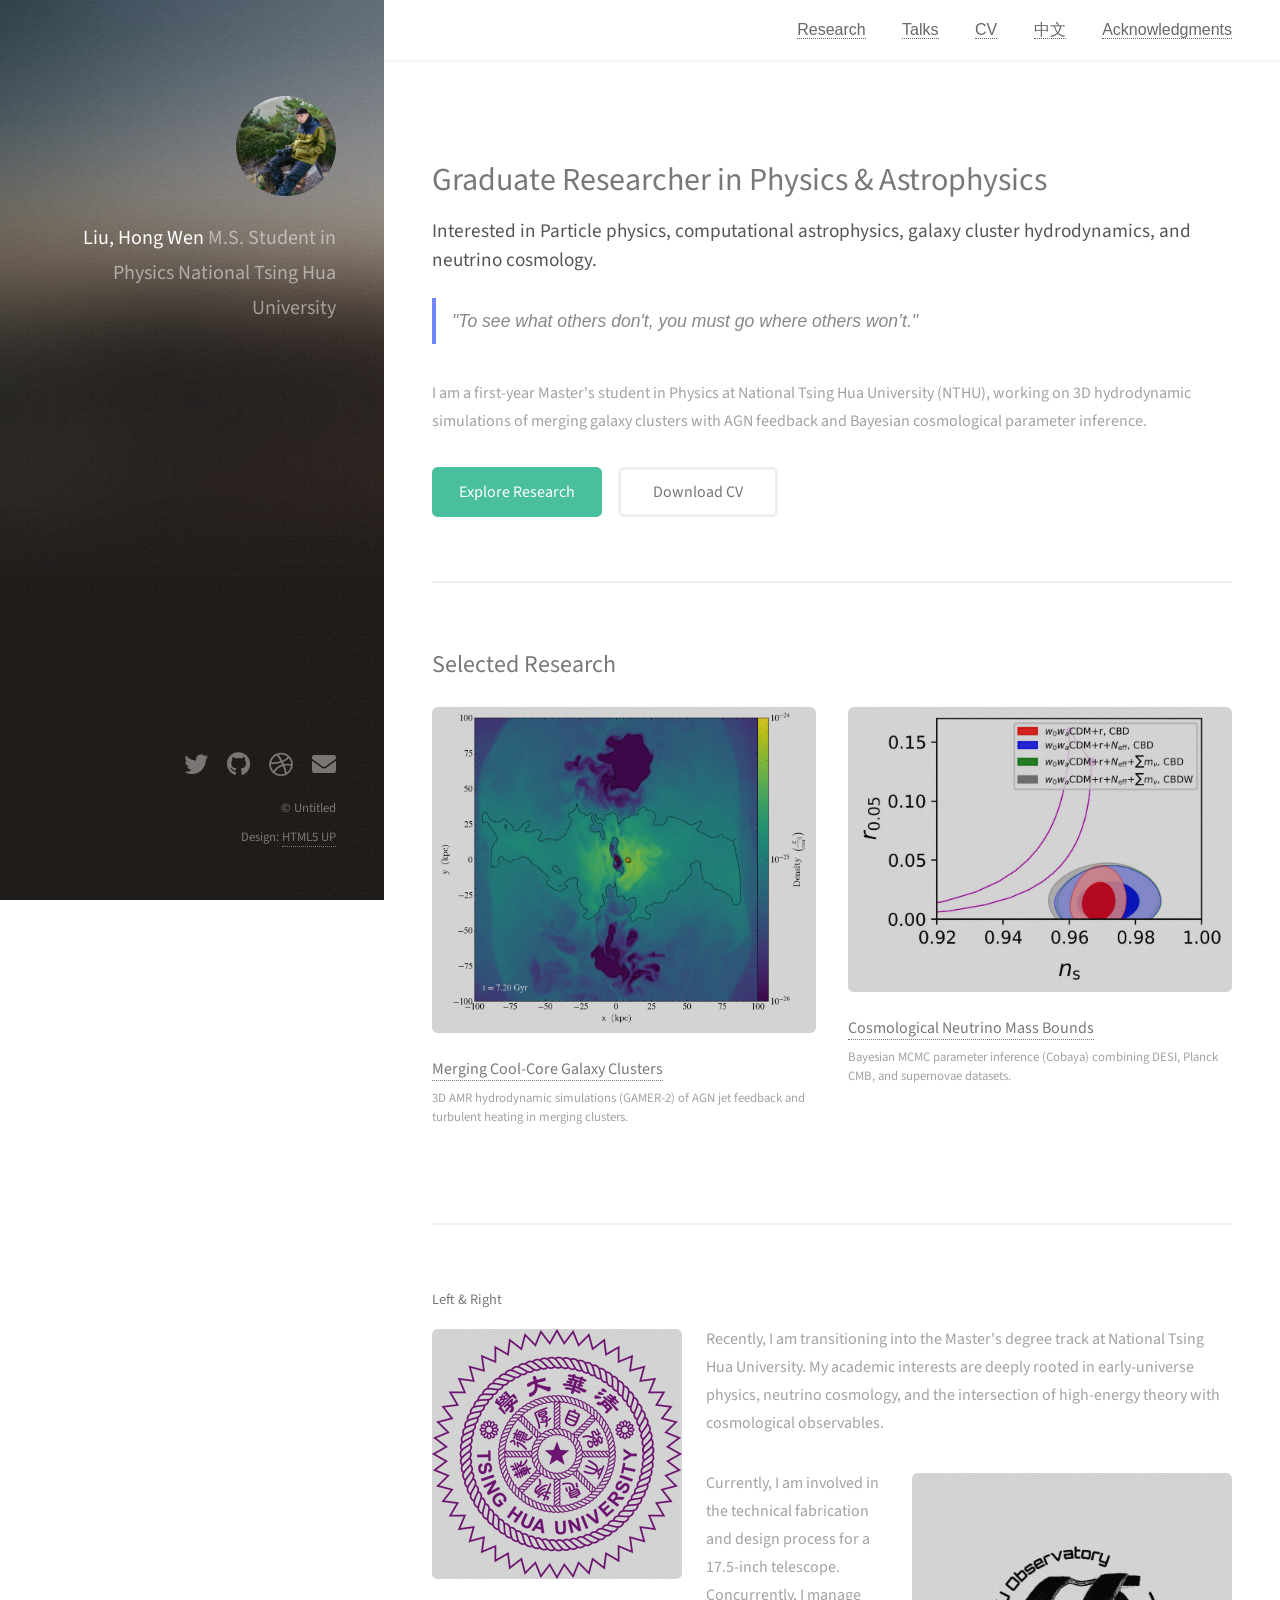
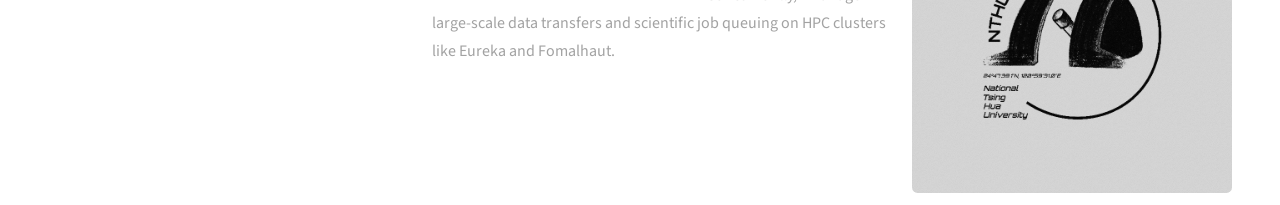
==== commit d3bb41d7: "Update index.html" ====
--- a/index.html
+++ b/index.html
@@ -40,7 +40,7 @@
     <section id="hero-intro">
         <header class="major">
             <h2>Graduate Researcher in Physics &amp; Astrophysics</h2>
-            <p class="subline">Interested in computational astrophysics, galaxy cluster hydrodynamics, and neutrino cosmology.</p>
+            <p class="subline">Interested in Particle physics, computational astrophysics, galaxy cluster hydrodynamics, and neutrino cosmology.</p>
             <blockquote class="motto">"To see what others don't, you must go where others won’t."</blockquote>
         </header>
         <p>I am a first-year Master's student in Physics at National Tsing Hua University (NTHU), working on 3D hydrodynamic simulations of merging galaxy clusters with AGN feedback and Bayesian cosmological parameter inference.</p>
